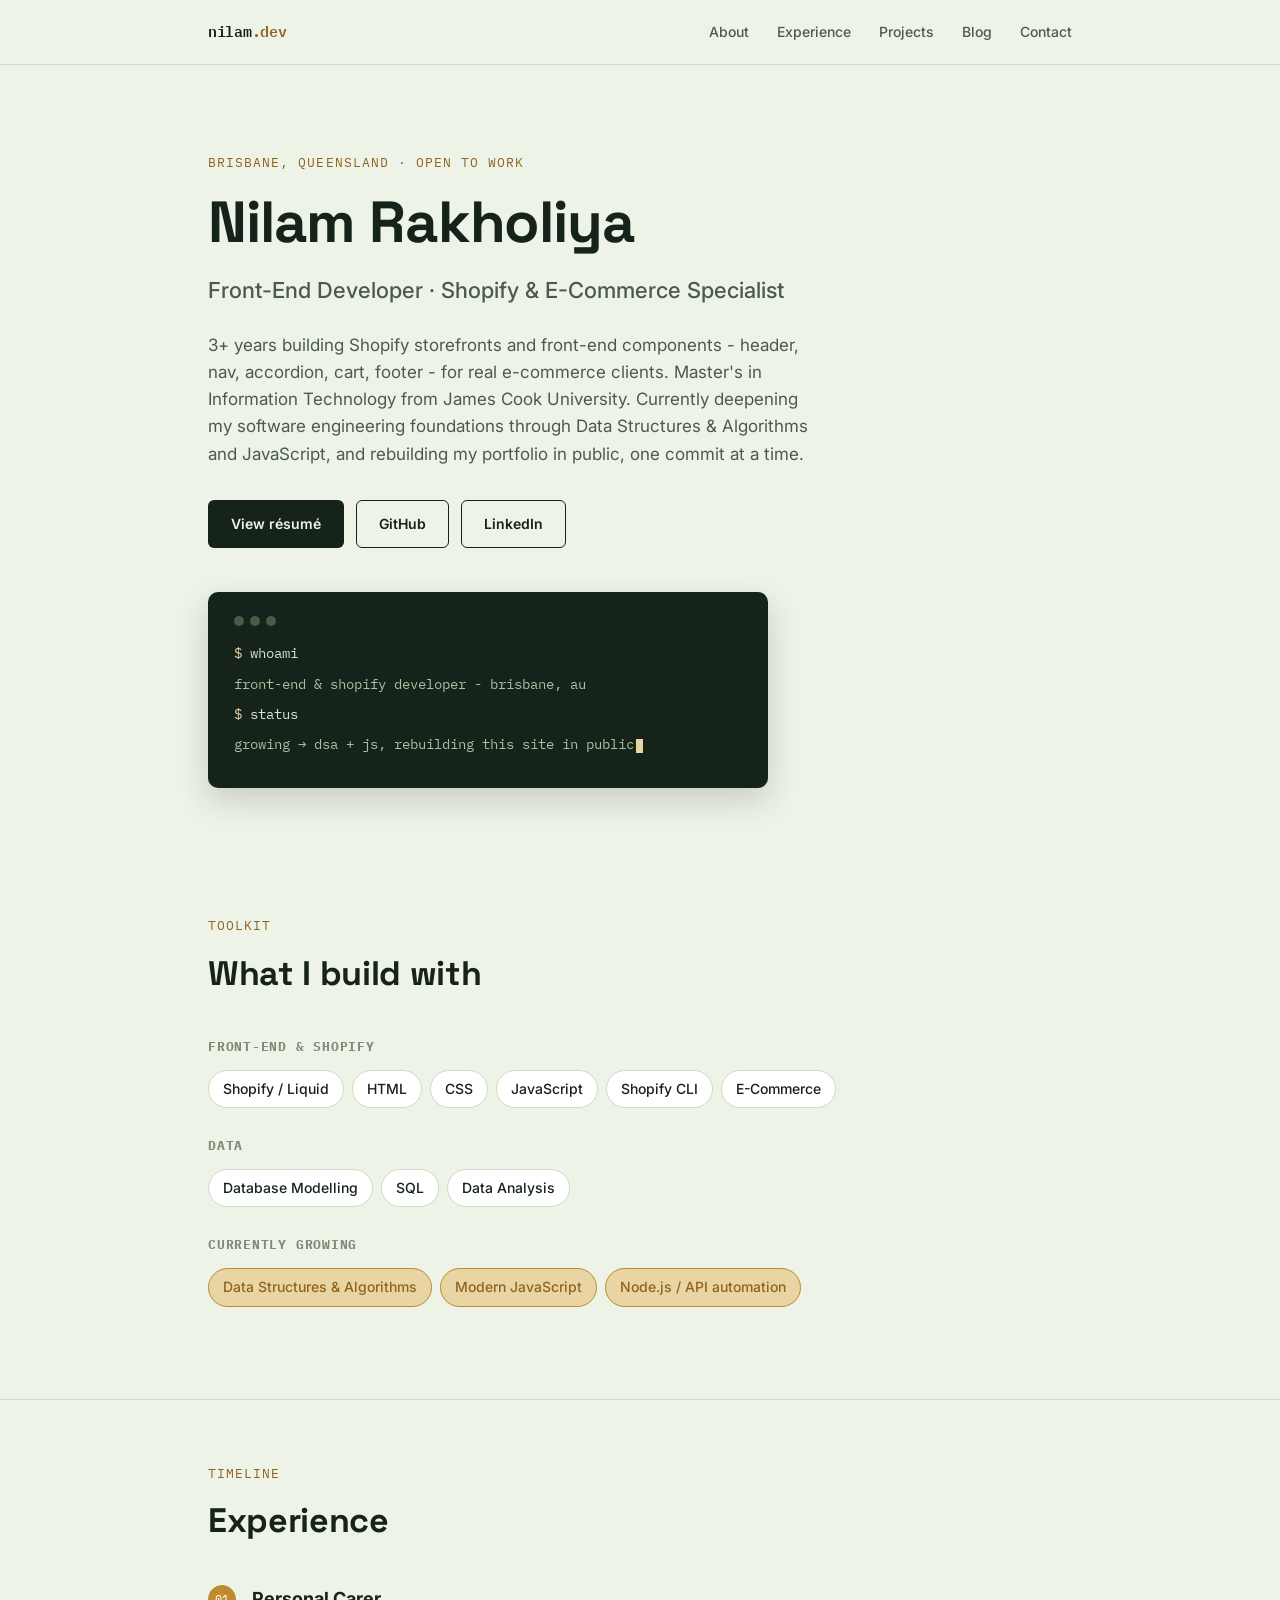
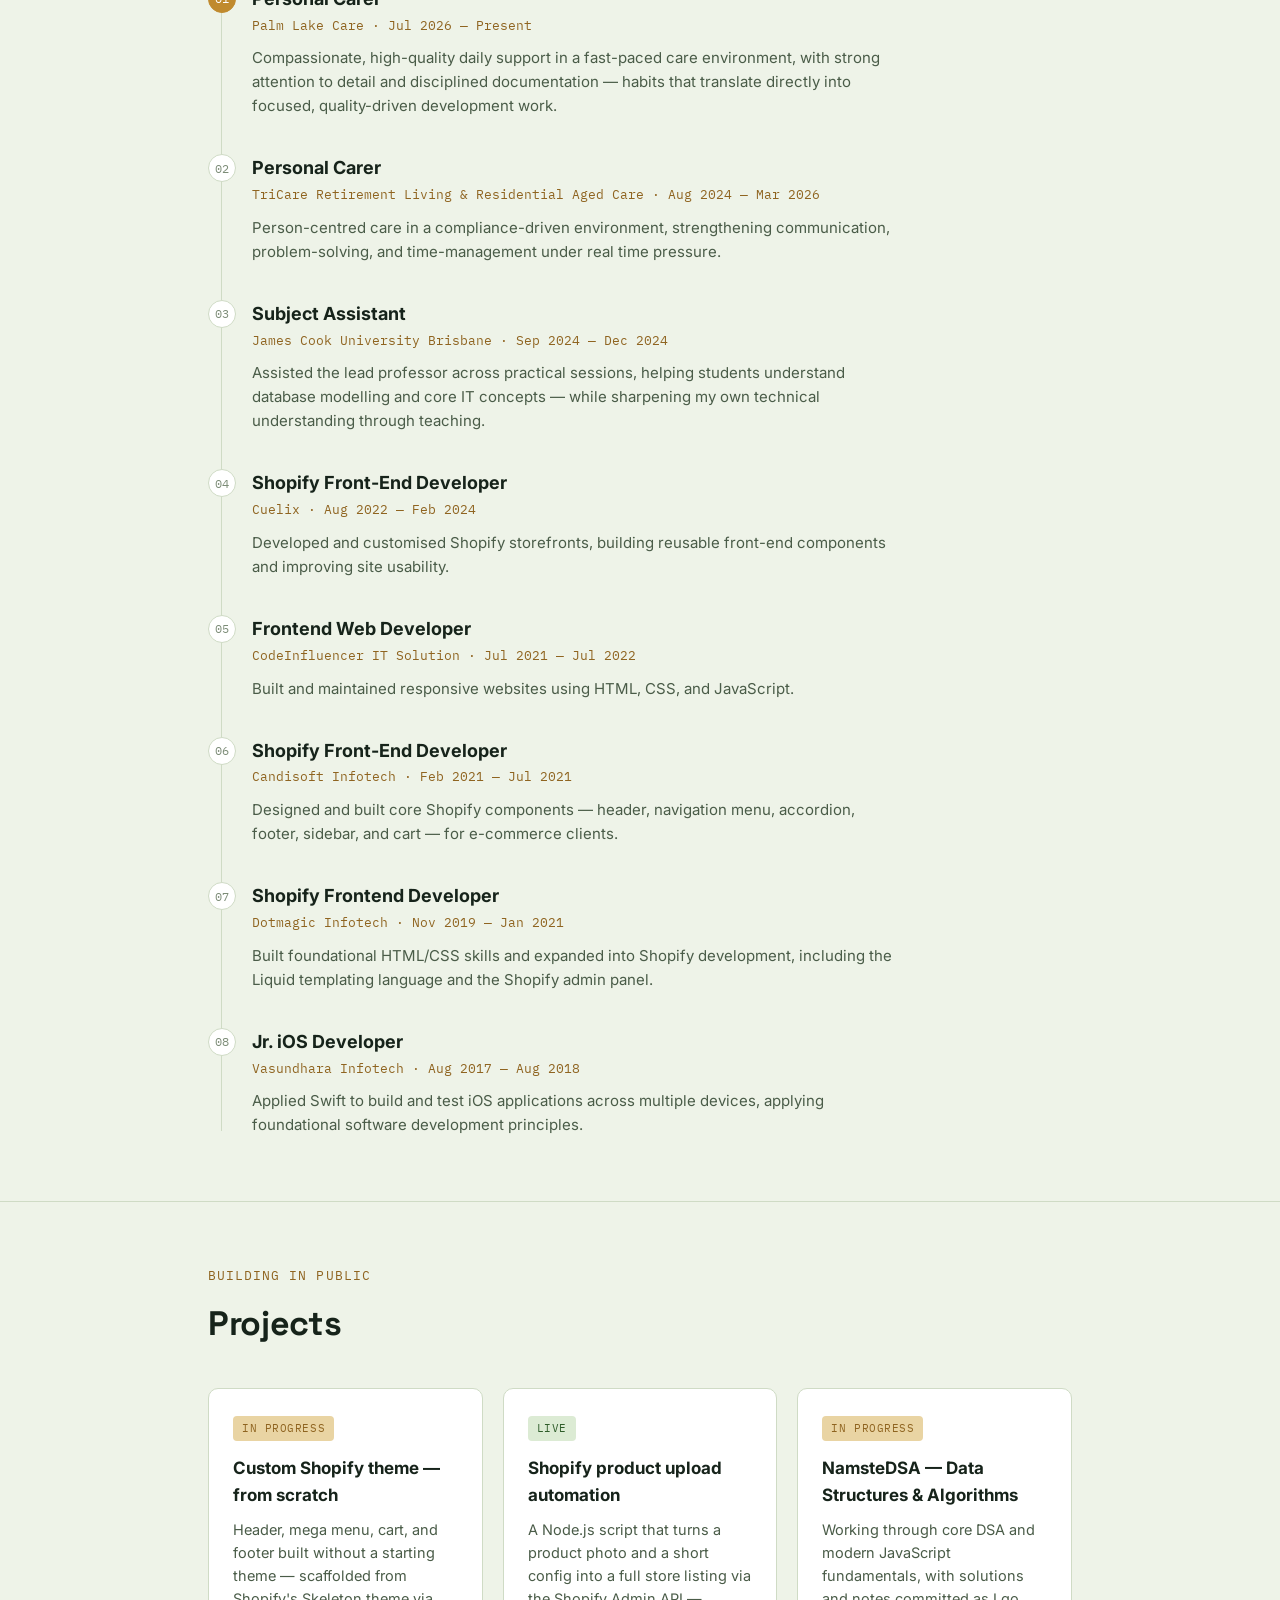
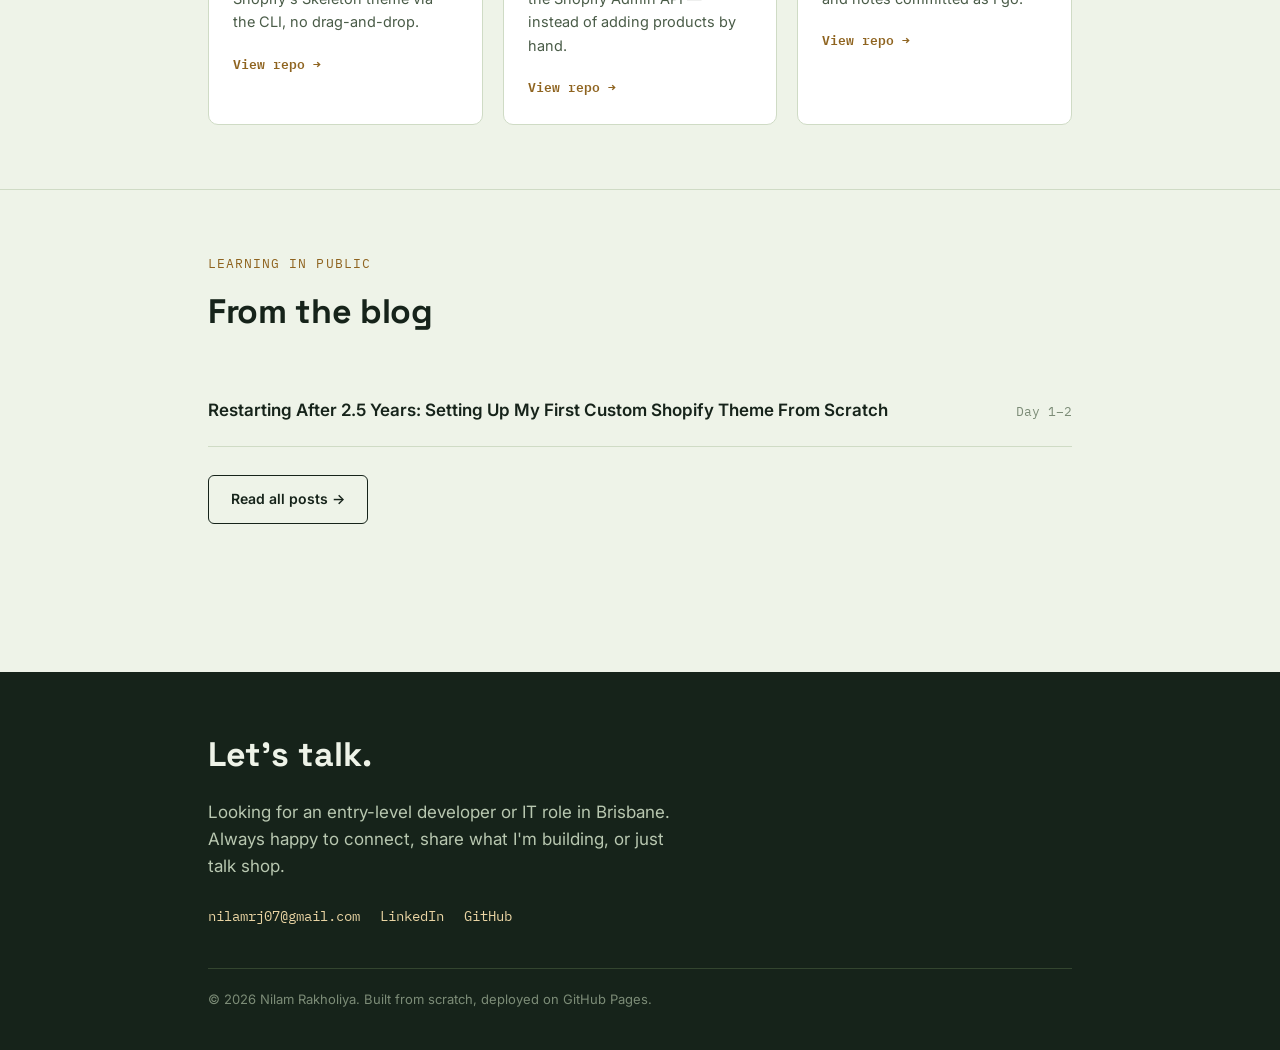
==== index.html @ 1404547b "changed link" ====
<!DOCTYPE html>
<html lang="en">
<head>
<meta charset="UTF-8">
<meta name="viewport" content="width=device-width, initial-scale=1.0">
<title>Nilam Rakholiya — Front-End &amp; Shopify Developer</title>
<meta name="description" content="Front-end &amp; Shopify developer in Brisbane, building e-commerce experiences and learning in public.">
<link rel="preconnect" href="https://fonts.googleapis.com">
<link rel="preconnect" href="https://fonts.gstatic.com" crossorigin>
<link href="https://fonts.googleapis.com/css2?family=Space+Grotesk:wght@500;700&family=IBM+Plex+Mono:wght@400;500;600&family=Inter:wght@400;500;600;700&display=swap" rel="stylesheet">
<link rel="stylesheet" href="styles.css">
</head>
<body>

<nav class="site-nav">
  <div class="wrap">
    <a href="#top" class="nav-brand">nilam<span>.dev</span></a>
    <ul class="nav-links">
      <li><a href="#about">About</a></li>
      <li><a href="#experience">Experience</a></li>
      <li><a href="#projects">Projects</a></li>
      <li><a href="blog/index.html">Blog</a></li>
      <li><a href="#contact">Contact</a></li>
    </ul>
    <button class="nav-toggle" aria-label="Toggle menu">☰</button>
  </div>
</nav>

<header class="hero" id="top">
  <div class="wrap">
    <p class="eyebrow">Brisbane, Queensland · Open to work</p>
    <h1>Nilam Rakholiya</h1>
    <p class="role">Front-End Developer · Shopify &amp; E-Commerce Specialist</p>
    <p class="bio">
      3+ years building Shopify storefronts and front-end components -
      header, nav, accordion, cart, footer - for real e-commerce clients.
      Master's in Information Technology from James Cook University.
      Currently deepening my software engineering foundations through
      Data Structures &amp; Algorithms and JavaScript, and rebuilding my
      portfolio in public, one commit at a time.
    </p>
    <div class="btn-row">
      <a class="btn btn-primary" href="assets/resume/nilam-rakholiya-resume.pdf" target="_blank" rel="noopener">View résumé</a>
      <a class="btn btn-outline" href="https://github.com/Nilamjr" target="_blank" rel="noopener">GitHub</a>
      <a class="btn btn-outline" href="https://www.linkedin.com/in/nilamrakholiya" target="_blank" rel="noopener">LinkedIn</a>
    </div>

    <div class="terminal">
      <div class="dots"><span></span><span></span><span></span></div>
      <p class="line"><span class="prompt">$</span> whoami</p>
      <p class="line out">front-end &amp; shopify developer - brisbane, au</p>
      <p class="line"><span class="prompt">$</span> status</p>
      <p class="line out">growing → dsa + js, rebuilding this site in public<span class="cursor"></span></p>
    </div>
  </div>
</header>

<section id="about">
  <div class="wrap">
    <div class="section-head">
      <p class="eyebrow">Toolkit</p>
      <h2>What I build with</h2>
    </div>

    <div class="toolkit-group">
      <h3>Front-end &amp; Shopify</h3>
      <div class="pills">
        <span class="pill">Shopify / Liquid</span>
        <span class="pill">HTML</span>
        <span class="pill">CSS</span>
        <span class="pill">JavaScript</span>
        <span class="pill">Shopify CLI</span>
        <span class="pill">E-Commerce</span>
      </div>
    </div>

    <div class="toolkit-group">
      <h3>Data</h3>
      <div class="pills">
        <span class="pill">Database Modelling</span>
        <span class="pill">SQL</span>
        <span class="pill">Data Analysis</span>
      </div>
    </div>

    <div class="toolkit-group">
      <h3>Currently growing</h3>
      <div class="pills">
        <span class="pill growing">Data Structures &amp; Algorithms</span>
        <span class="pill growing">Modern JavaScript</span>
        <span class="pill growing">Node.js / API automation</span>
      </div>
    </div>
  </div>
</section>

<hr class="divider">

<section id="experience">
  <div class="wrap">
    <div class="section-head">
      <p class="eyebrow">Timeline</p>
      <h2>Experience</h2>
    </div>

    <div class="timeline">
      <div class="timeline-item current">
        <div class="num">01</div>
        <h3>Personal Carer</h3>
        <p class="meta">Palm Lake Care · Jul 2026 — Present</p>
        <p>Compassionate, high-quality daily support in a fast-paced care environment, with strong attention to detail and disciplined documentation — habits that translate directly into focused, quality-driven development work.</p>
      </div>

      <div class="timeline-item">
        <div class="num">02</div>
        <h3>Personal Carer</h3>
        <p class="meta">TriCare Retirement Living &amp; Residential Aged Care · Aug 2024 — Mar 2026</p>
        <p>Person-centred care in a compliance-driven environment, strengthening communication, problem-solving, and time-management under real time pressure.</p>
      </div>

      <div class="timeline-item">
        <div class="num">03</div>
        <h3>Subject Assistant</h3>
        <p class="meta">James Cook University Brisbane · Sep 2024 — Dec 2024</p>
        <p>Assisted the lead professor across practical sessions, helping students understand database modelling and core IT concepts — while sharpening my own technical understanding through teaching.</p>
      </div>

      <div class="timeline-item">
        <div class="num">04</div>
        <h3>Shopify Front-End Developer</h3>
        <p class="meta">Cuelix · Aug 2022 — Feb 2024</p>
        <p>Developed and customised Shopify storefronts, building reusable front-end components and improving site usability.</p>
      </div>

      <div class="timeline-item">
        <div class="num">05</div>
        <h3>Frontend Web Developer</h3>
        <p class="meta">CodeInfluencer IT Solution · Jul 2021 — Jul 2022</p>
        <p>Built and maintained responsive websites using HTML, CSS, and JavaScript.</p>
      </div>

      <div class="timeline-item">
        <div class="num">06</div>
        <h3>Shopify Front-End Developer</h3>
        <p class="meta">Candisoft Infotech · Feb 2021 — Jul 2021</p>
        <p>Designed and built core Shopify components — header, navigation menu, accordion, footer, sidebar, and cart — for e-commerce clients.</p>
      </div>

      <div class="timeline-item">
        <div class="num">07</div>
        <h3>Shopify Frontend Developer</h3>
        <p class="meta">Dotmagic Infotech · Nov 2019 — Jan 2021</p>
        <p>Built foundational HTML/CSS skills and expanded into Shopify development, including the Liquid templating language and the Shopify admin panel.</p>
      </div>

      <div class="timeline-item">
        <div class="num">08</div>
        <h3>Jr. iOS Developer</h3>
        <p class="meta">Vasundhara Infotech · Aug 2017 — Aug 2018</p>
        <p>Applied Swift to build and test iOS applications across multiple devices, applying foundational software development principles.</p>
      </div>
    </div>
  </div>
</section>

<hr class="divider">

<section id="projects">
  <div class="wrap">
    <div class="section-head">
      <p class="eyebrow">Building in public</p>
      <h2>Projects</h2>
    </div>

    <div class="card-grid">
      <div class="card">
        <span class="status progress">In progress</span>
        <h3>Custom Shopify theme — from scratch</h3>
        <p>Header, mega menu, cart, and footer built without a starting theme — scaffolded from Shopify's Skeleton theme via the CLI, no drag-and-drop.</p>
        <a class="repo-link" href="https://github.com/YOUR-GITHUB-USERNAME/my-custom-theme" target="_blank" rel="noopener">View repo →</a>
      </div>

      <div class="card">
        <span class="status live">Live</span>
        <h3>Shopify product upload automation</h3>
        <p>A Node.js script that turns a product photo and a short config into a full store listing via the Shopify Admin API — instead of adding products by hand.</p>
        <a class="repo-link" href="https://github.com/YOUR-GITHUB-USERNAME/shopify-product-automation" target="_blank" rel="noopener">View repo →</a>
      </div>

      <div class="card">
        <span class="status progress">In progress</span>
        <h3>NamsteDSA — Data Structures &amp; Algorithms</h3>
        <p>Working through core DSA and modern JavaScript fundamentals, with solutions and notes committed as I go.</p>
        <a class="repo-link" href="https://github.com/YOUR-GITHUB-USERNAME/namsteDSA" target="_blank" rel="noopener">View repo →</a>
      </div>
    </div>
  </div>
</section>

<hr class="divider">

<section id="blog-preview">
  <div class="wrap">
    <div class="section-head">
      <p class="eyebrow">Learning in public</p>
      <h2>From the blog</h2>
    </div>

    <div class="post-list">
      <a class="post-row" href="blog/day-1-2-shopify-theme-setup.html">
        <span class="post-title">Restarting After 2.5 Years: Setting Up My First Custom Shopify Theme From Scratch</span>
        <span class="post-date">Day 1–2</span>
      </a>
    </div>

    <div class="btn-row" style="margin-top: 28px;">
      <a class="btn btn-outline" href="blog/index.html">Read all posts →</a>
    </div>
  </div>
</section>

<footer id="contact">
  <div class="wrap">
    <h2>Let's talk.</h2>
    <p>Looking for an entry-level developer or IT role in Brisbane. Always happy to connect, share what I'm building, or just talk shop.</p>
    <div class="footer-links">
      <a href="mailto:nilamrj07@gmail.com">nilamrj07@gmail.com</a>
      <a href="https://www.linkedin.com/in/nilamrakholiya" target="_blank" rel="noopener">LinkedIn</a>
      <a href="https://github.com/YOUR-GITHUB-USERNAME" target="_blank" rel="noopener">GitHub</a>
    </div>
    <div class="footer-bottom">© 2026 Nilam Rakholiya. Built from scratch, deployed on GitHub Pages.</div>
  </div>
</footer>

<script src="script.js"></script>
</body>
</html>
---- styles.css ----
/* ============================================
   Design tokens
   ============================================ */
:root {
  --bg: #EEF3E8;
  --bg-deep: #16231A;
  --bg-card: #FFFFFF;
  --ink: #16231A;
  --ink-soft: #4A5C48;
  --ink-faint: #7C8C77;
  --accent: #C08A2E;
  --accent-deep: #8F6420;
  --accent-soft: #E9D4A3;
  --line: #CFDBC5;
  --line-deep: #33452F;
  --mono: 'IBM Plex Mono', 'Courier New', monospace;
  --display: 'Space Grotesk', 'Arial Narrow', sans-serif;
  --body: 'Inter', -apple-system, BlinkMacSystemFont, sans-serif;
  --max-w: 920px;
}

* { box-sizing: border-box; }

html {
  scroll-behavior: smooth;
}

body {
  margin: 0;
  background: var(--bg);
  color: var(--ink);
  font-family: var(--body);
  font-size: 17px;
  line-height: 1.6;
  -webkit-font-smoothing: antialiased;
}

img { max-width: 100%; display: block; }

a {
  color: inherit;
  text-decoration: none;
}

::selection {
  background: var(--accent-soft);
  color: var(--bg-deep);
}

:focus-visible {
  outline: 2px solid var(--accent-deep);
  outline-offset: 3px;
}

.wrap {
  max-width: var(--max-w);
  margin: 0 auto;
  padding: 0 28px;
}

@media (prefers-reduced-motion: reduce) {
  html { scroll-behavior: auto; }
  * { animation: none !important; transition: none !important; }
}

/* ============================================
   Nav
   ============================================ */
.site-nav {
  position: sticky;
  top: 0;
  z-index: 50;
  background: rgba(238, 243, 232, 0.9);
  backdrop-filter: blur(8px);
  border-bottom: 1px solid var(--line);
}

.site-nav .wrap {
  display: flex;
  align-items: center;
  justify-content: space-between;
  height: 64px;
}

.nav-brand {
  font-family: var(--mono);
  font-weight: 600;
  font-size: 15px;
  letter-spacing: -0.02em;
}

.nav-brand span { color: var(--accent-deep); }

.nav-links {
  display: flex;
  gap: 28px;
  list-style: none;
  margin: 0;
  padding: 0;
  font-size: 14px;
  font-weight: 500;
}

.nav-links a {
  color: var(--ink-soft);
  transition: color 0.15s ease;
}

.nav-links a:hover { color: var(--accent-deep); }

.nav-toggle {
  display: none;
  background: none;
  border: none;
  font-family: var(--mono);
  font-size: 20px;
  cursor: pointer;
  color: var(--ink);
}

@media (max-width: 640px) {
  .nav-links {
    position: absolute;
    top: 64px;
    left: 0;
    right: 0;
    background: var(--bg);
    border-bottom: 1px solid var(--line);
    flex-direction: column;
    gap: 0;
    display: none;
  }
  .nav-links.open { display: flex; }
  .nav-links li { border-top: 1px solid var(--line); }
  .nav-links a {
    display: block;
    padding: 16px 28px;
  }
  .nav-toggle { display: block; }
}

/* ============================================
   Hero
   ============================================ */
.hero {
  padding: 88px 0 64px;
}

.eyebrow {
  font-family: var(--mono);
  font-size: 13px;
  color: var(--accent-deep);
  text-transform: uppercase;
  letter-spacing: 0.08em;
  margin: 0 0 18px;
}

.hero h1 {
  font-family: var(--display);
  font-size: clamp(38px, 6vw, 58px);
  font-weight: 700;
  line-height: 1.05;
  letter-spacing: -0.02em;
  margin: 0 0 20px;
}

.hero .role {
  font-size: clamp(18px, 2.4vw, 22px);
  color: var(--ink-soft);
  font-weight: 500;
  margin: 0 0 24px;
  max-width: 620px;
}

.hero p.bio {
  color: var(--ink-soft);
  max-width: 600px;
  margin: 0 0 32px;
}

.btn-row {
  display: flex;
  flex-wrap: wrap;
  gap: 12px;
  margin-bottom: 44px;
}

.btn {
  font-family: var(--body);
  font-weight: 600;
  font-size: 14px;
  padding: 12px 22px;
  border-radius: 6px;
  border: 1px solid transparent;
  transition: transform 0.12s ease, background 0.15s ease;
  display: inline-block;
}

.btn:hover { transform: translateY(-1px); }

.btn-primary {
  background: var(--bg-deep);
  color: var(--bg);
}
.btn-primary:hover { background: var(--line-deep); }

.btn-outline {
  border-color: var(--ink);
  color: var(--ink);
}
.btn-outline:hover { background: var(--bg-deep); color: var(--bg); }

/* Terminal signature card */
.terminal {
  background: var(--bg-deep);
  border-radius: 10px;
  padding: 24px 26px;
  font-family: var(--mono);
  font-size: 14px;
  color: #D7E4CD;
  max-width: 560px;
  box-shadow: 0 12px 32px rgba(22, 35, 26, 0.18);
}

.terminal .dots {
  display: flex;
  gap: 6px;
  margin-bottom: 16px;
}
.terminal .dots span {
  width: 10px; height: 10px; border-radius: 50%;
  background: #4A5C48;
}

.terminal .line { margin: 0 0 8px; }
.terminal .prompt { color: var(--accent-soft); }
.terminal .out { color: #A9BFA0; }
.terminal .cursor {
  display: inline-block;
  width: 7px; height: 14px;
  background: var(--accent-soft);
  margin-left: 2px;
  animation: blink 1.1s steps(1) infinite;
  vertical-align: middle;
}
@keyframes blink { 50% { opacity: 0; } }

/* ============================================
   Section shared
   ============================================ */
section { padding: 64px 0; }

.section-head {
  margin-bottom: 36px;
}

.section-head .eyebrow { margin-bottom: 10px; }

.section-head h2 {
  font-family: var(--display);
  font-size: clamp(26px, 4vw, 34px);
  font-weight: 700;
  margin: 0;
  letter-spacing: -0.01em;
}

.divider {
  border: none;
  border-top: 1px solid var(--line);
  margin: 0;
}

/* ============================================
   About / Toolkit
   ============================================ */
.toolkit-group { margin-bottom: 28px; }

.toolkit-group h3 {
  font-family: var(--mono);
  font-size: 13px;
  text-transform: uppercase;
  letter-spacing: 0.06em;
  color: var(--ink-faint);
  margin: 0 0 12px;
}

.pills {
  display: flex;
  flex-wrap: wrap;
  gap: 8px;
}

.pill {
  background: var(--bg-card);
  border: 1px solid var(--line);
  padding: 7px 14px;
  border-radius: 20px;
  font-size: 14px;
  font-weight: 500;
  color: var(--ink);
}

.pill.growing {
  background: var(--accent-soft);
  border-color: var(--accent);
  color: var(--accent-deep);
}

/* ============================================
   Experience timeline
   ============================================ */
.timeline {
  position: relative;
  padding-left: 44px;
}

.timeline::before {
  content: '';
  position: absolute;
  left: 13px;
  top: 6px;
  bottom: 6px;
  width: 1px;
  background: var(--line);
}

.timeline-item {
  position: relative;
  padding-bottom: 36px;
}

.timeline-item:last-child { padding-bottom: 0; }

.timeline-item .num {
  position: absolute;
  left: -44px;
  top: 0;
  width: 28px;
  height: 28px;
  border-radius: 50%;
  background: var(--bg-card);
  border: 1px solid var(--line);
  font-family: var(--mono);
  font-size: 12px;
  display: flex;
  align-items: center;
  justify-content: center;
  color: var(--ink-faint);
}

.timeline-item.current .num {
  background: var(--accent);
  border-color: var(--accent);
  color: #fff;
}

.timeline-item h3 {
  font-size: 18px;
  font-weight: 700;
  margin: 0 0 2px;
}

.timeline-item .meta {
  font-family: var(--mono);
  font-size: 13px;
  color: var(--accent-deep);
  margin: 0 0 10px;
}

.timeline-item p {
  color: var(--ink-soft);
  margin: 0;
  max-width: 640px;
  font-size: 15px;
}

/* ============================================
   Projects
   ============================================ */
.card-grid {
  display: grid;
  grid-template-columns: repeat(auto-fit, minmax(260px, 1fr));
  gap: 20px;
}

.card {
  background: var(--bg-card);
  border: 1px solid var(--line);
  border-radius: 10px;
  padding: 24px;
  transition: border-color 0.15s ease, transform 0.15s ease;
}

.card:hover {
  border-color: var(--accent);
  transform: translateY(-2px);
}

.card .status {
  font-family: var(--mono);
  font-size: 11px;
  text-transform: uppercase;
  letter-spacing: 0.05em;
  padding: 4px 9px;
  border-radius: 4px;
  display: inline-block;
  margin-bottom: 14px;
}

.status.live { background: #DCEBD4; color: #2F5D2A; }
.status.progress { background: var(--accent-soft); color: var(--accent-deep); }

.card h3 {
  font-size: 17px;
  margin: 0 0 8px;
}

.card p {
  color: var(--ink-soft);
  font-size: 14.5px;
  margin: 0 0 16px;
}

.card .repo-link {
  font-family: var(--mono);
  font-size: 13px;
  color: var(--accent-deep);
  font-weight: 600;
}

.card .repo-link:hover { text-decoration: underline; }

/* ============================================
   Blog list
   ============================================ */
.post-list { display: flex; flex-direction: column; gap: 0; }

.post-row {
  display: flex;
  justify-content: space-between;
  align-items: baseline;
  gap: 20px;
  padding: 22px 0;
  border-bottom: 1px solid var(--line);
  transition: padding-left 0.15s ease;
}

.post-row:hover { padding-left: 6px; }

.post-row .post-title {
  font-size: 17px;
  font-weight: 600;
}

.post-row .post-date {
  font-family: var(--mono);
  font-size: 13px;
  color: var(--ink-faint);
  white-space: nowrap;
}

/* ============================================
   Footer / Contact
   ============================================ */
footer {
  background: var(--bg-deep);
  color: var(--bg);
  padding: 56px 0 40px;
  margin-top: 40px;
}

footer h2 {
  font-family: var(--display);
  font-size: clamp(26px, 4vw, 34px);
  margin: 0 0 16px;
}

footer p { color: #B8C7B0; max-width: 480px; }

.footer-links {
  display: flex;
  gap: 20px;
  margin-top: 24px;
  flex-wrap: wrap;
}

.footer-links a {
  font-family: var(--mono);
  font-size: 14px;
  color: var(--accent-soft);
  border-bottom: 1px solid transparent;
}
.footer-links a:hover { border-color: var(--accent-soft); }

.footer-bottom {
  margin-top: 40px;
  padding-top: 20px;
  border-top: 1px solid #33452F;
  font-size: 13px;
  color: #7C8C77;
}

/* ============================================
   Blog post page
   ============================================ */
.post-header {
  padding: 56px 0 32px;
  border-bottom: 1px solid var(--line);
}

.post-header .back-link {
  font-family: var(--mono);
  font-size: 13px;
  color: var(--accent-deep);
  margin-bottom: 20px;
  display: inline-block;
}

.post-header h1 {
  font-family: var(--display);
  font-size: clamp(28px, 5vw, 42px);
  line-height: 1.15;
  margin: 0 0 14px;
}

.post-header .post-meta {
  font-family: var(--mono);
  font-size: 13px;
  color: var(--ink-faint);
}

.post-body {
  padding: 40px 0 80px;
  max-width: 720px;
  margin: 0 auto;
}

.post-body h2 {
  font-family: var(--display);
  font-size: 26px;
  margin: 44px 0 16px;
}

.post-body h3 {
  font-size: 19px;
  margin: 32px 0 12px;
}

.post-body p { margin: 0 0 18px; color: var(--ink); }

.post-body img {
  border-radius: 8px;
  border: 1px solid var(--line);
  margin: 20px 0 8px;
}

.post-body em {
  display: block;
  font-size: 14px;
  color: var(--ink-faint);
  margin-bottom: 24px;
}

.post-body pre {
  background: var(--bg-deep);
  color: #D7E4CD;
  padding: 16px 18px;
  border-radius: 8px;
  overflow-x: auto;
  font-family: var(--mono);
  font-size: 13.5px;
  margin: 0 0 20px;
}

.post-body code {
  font-family: var(--mono);
  background: var(--bg-card);
  border: 1px solid var(--line);
  padding: 2px 6px;
  border-radius: 4px;
  font-size: 0.9em;
}

.post-body pre code {
  background: none;
  border: none;
  padding: 0;
}

.post-body table {
  width: 100%;
  border-collapse: collapse;
  margin: 0 0 24px;
  font-size: 14.5px;
}

.post-body th, .post-body td {
  text-align: left;
  padding: 10px 12px;
  border-bottom: 1px solid var(--line);
}

.post-body th {
  font-family: var(--mono);
  font-size: 12px;
  text-transform: uppercase;
  color: var(--ink-faint);
}

.post-body blockquote {
  border-left: 3px solid var(--accent);
  margin: 0 0 20px;
  padding: 4px 0 4px 18px;
  color: var(--ink-soft);
  font-style: italic;
}

.post-body hr {
  border: none;
  border-top: 1px solid var(--line);
  margin: 40px 0;
}
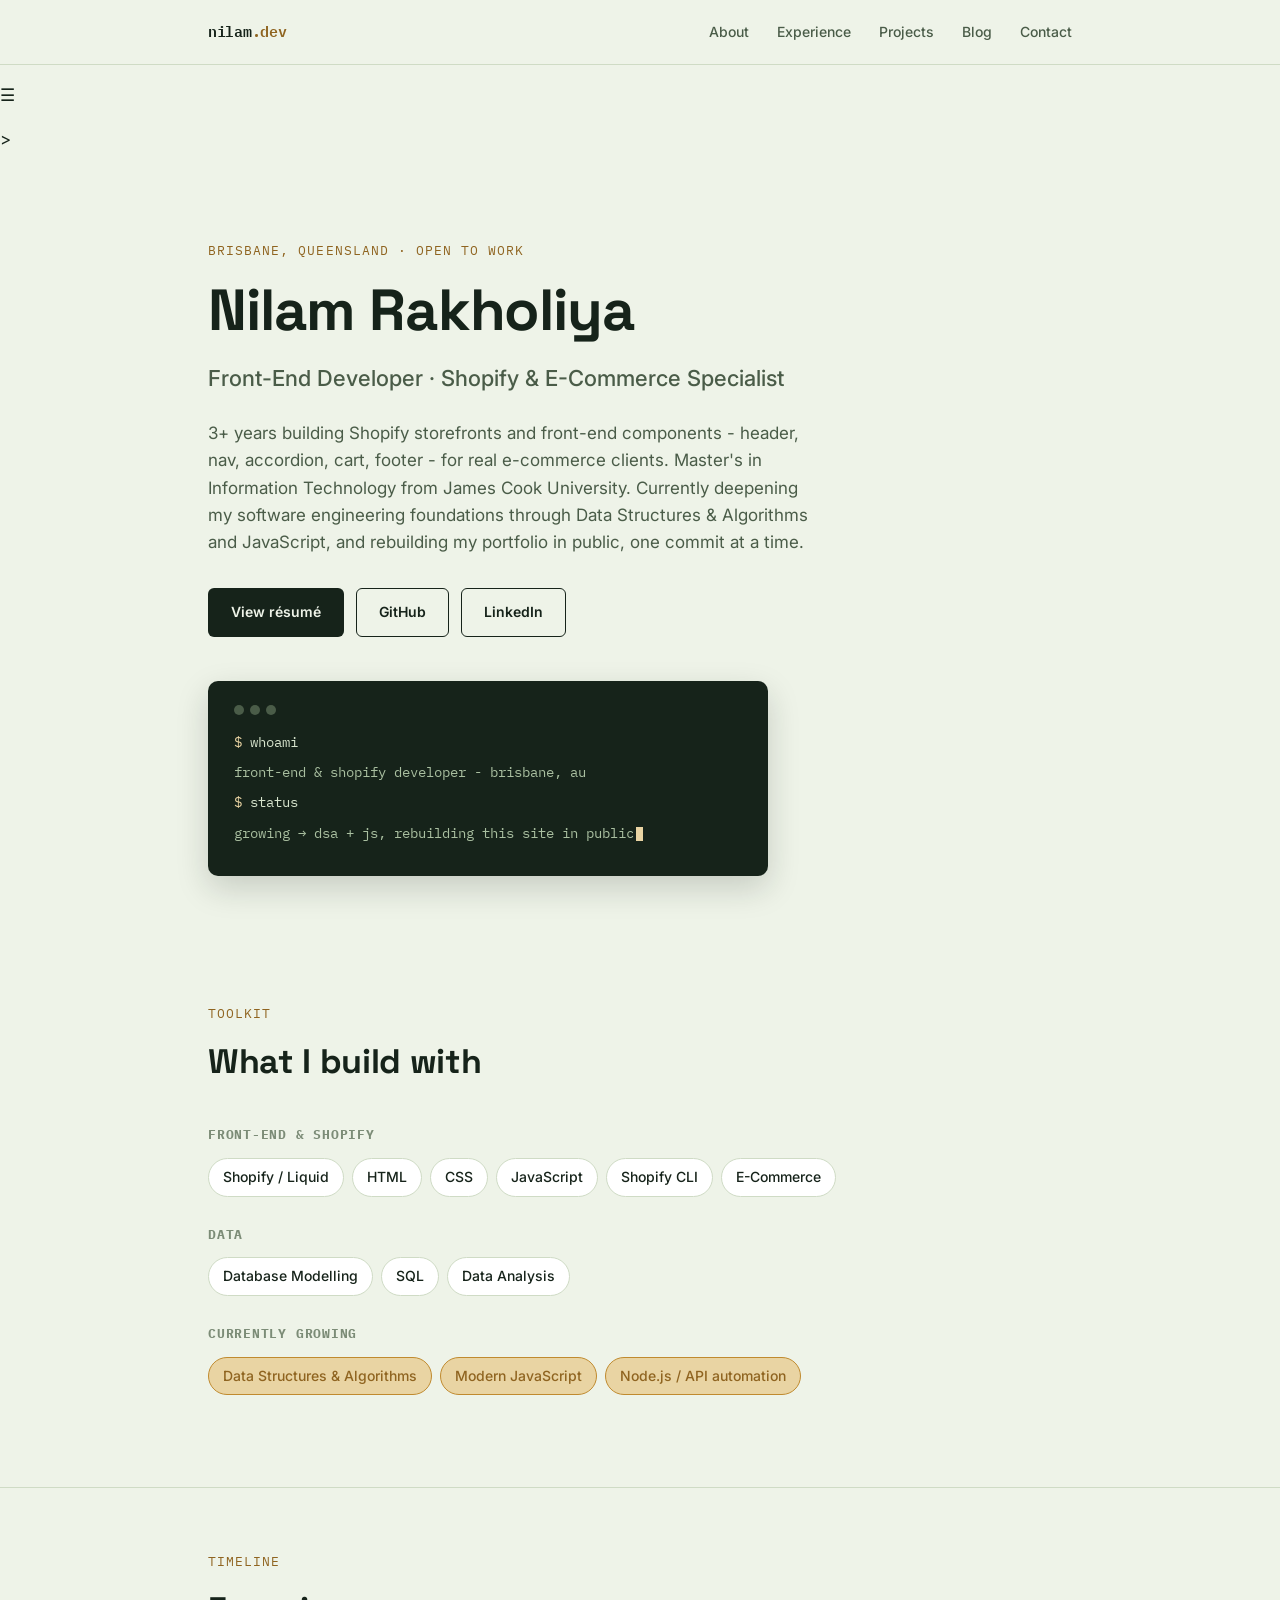
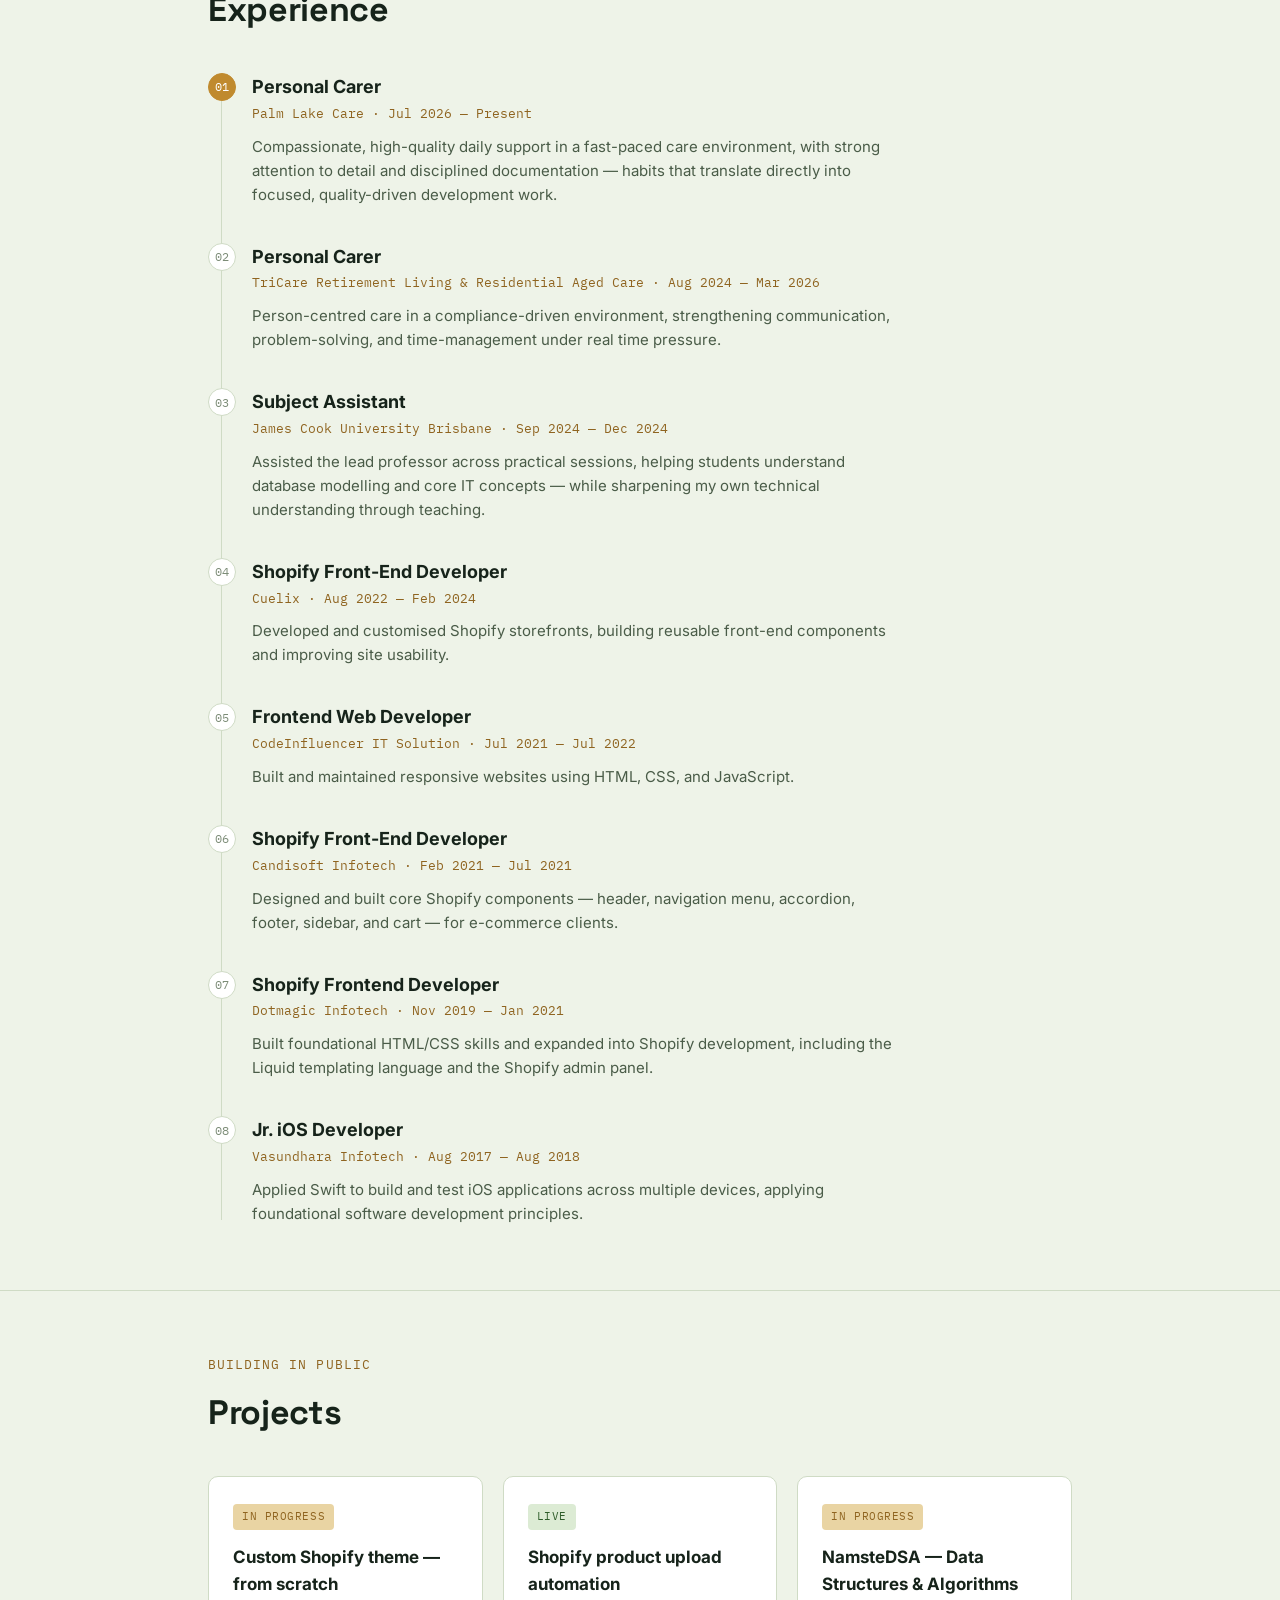
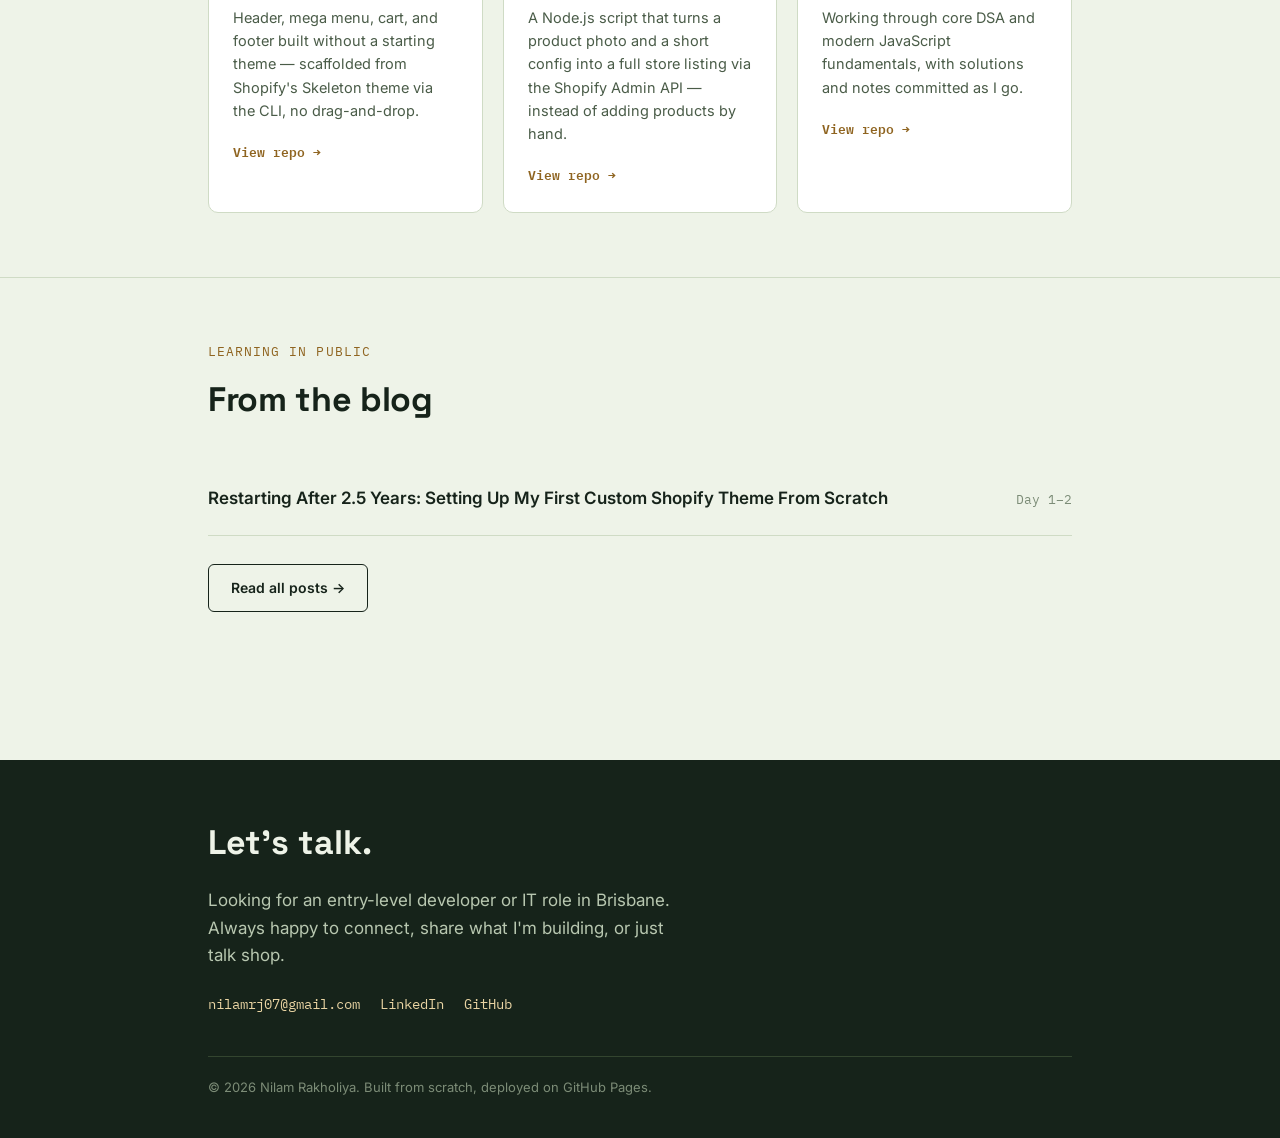
==== commit c8dbc158: "Toggle menu" ====
--- a/index.html
+++ b/index.html
@@ -25,6 +25,8 @@
     <button class="nav-toggle" aria-label="Toggle menu">☰</button>
   </div>
 </nav>
+
+<p>&#9776;</p>> 
 
 <header class="hero" id="top">
   <div class="wrap">
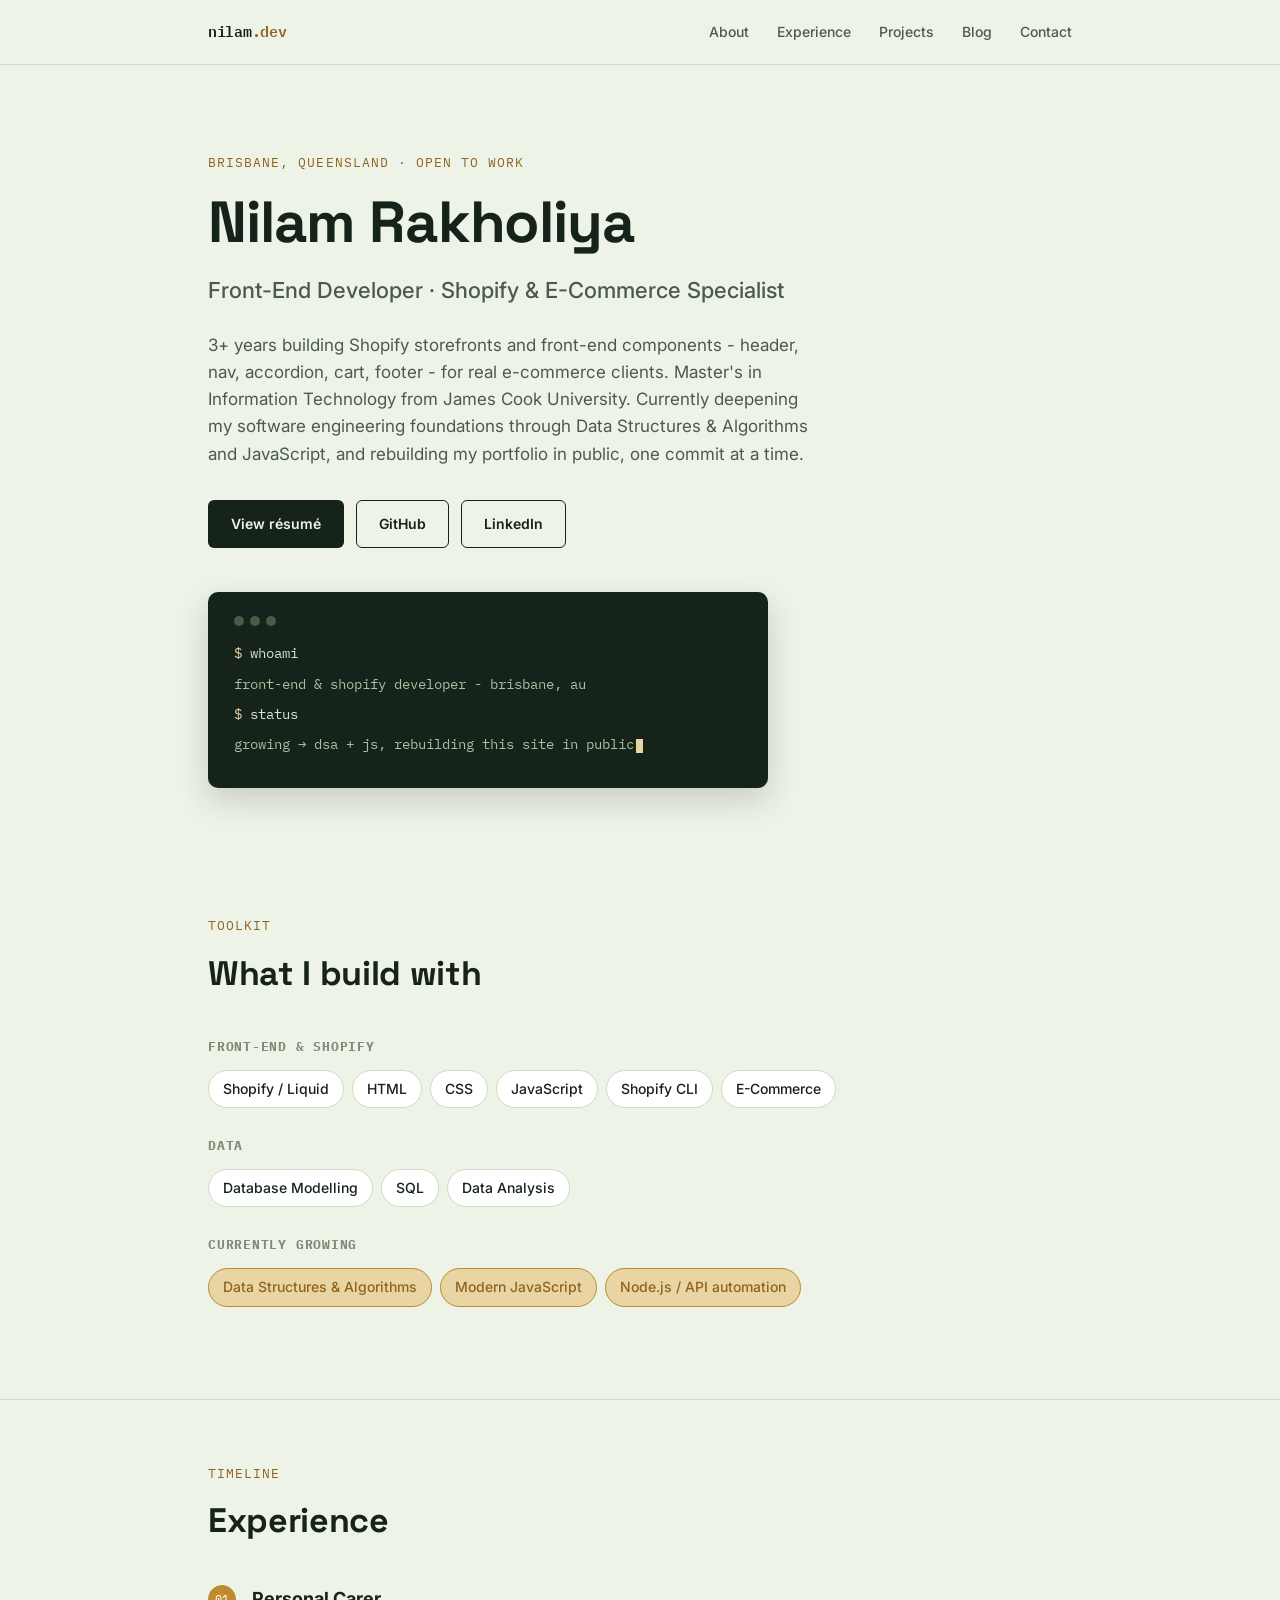
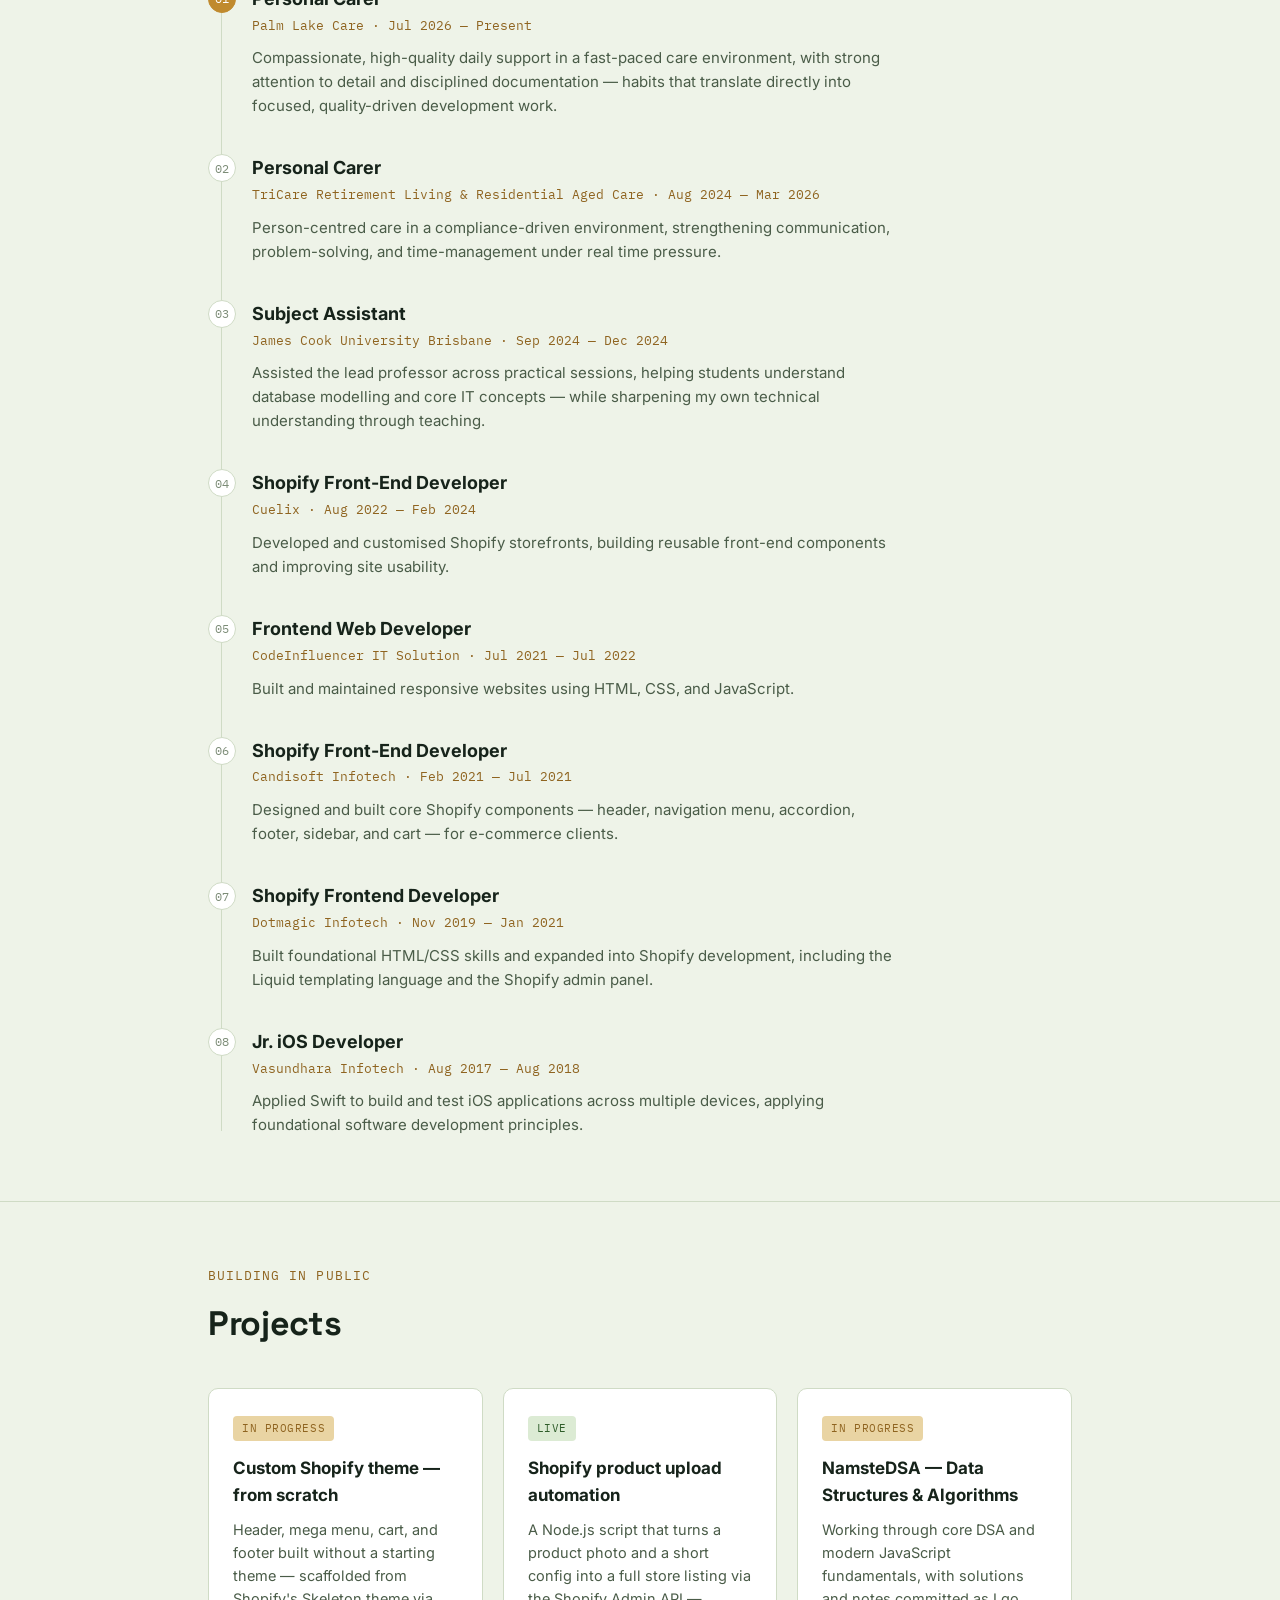
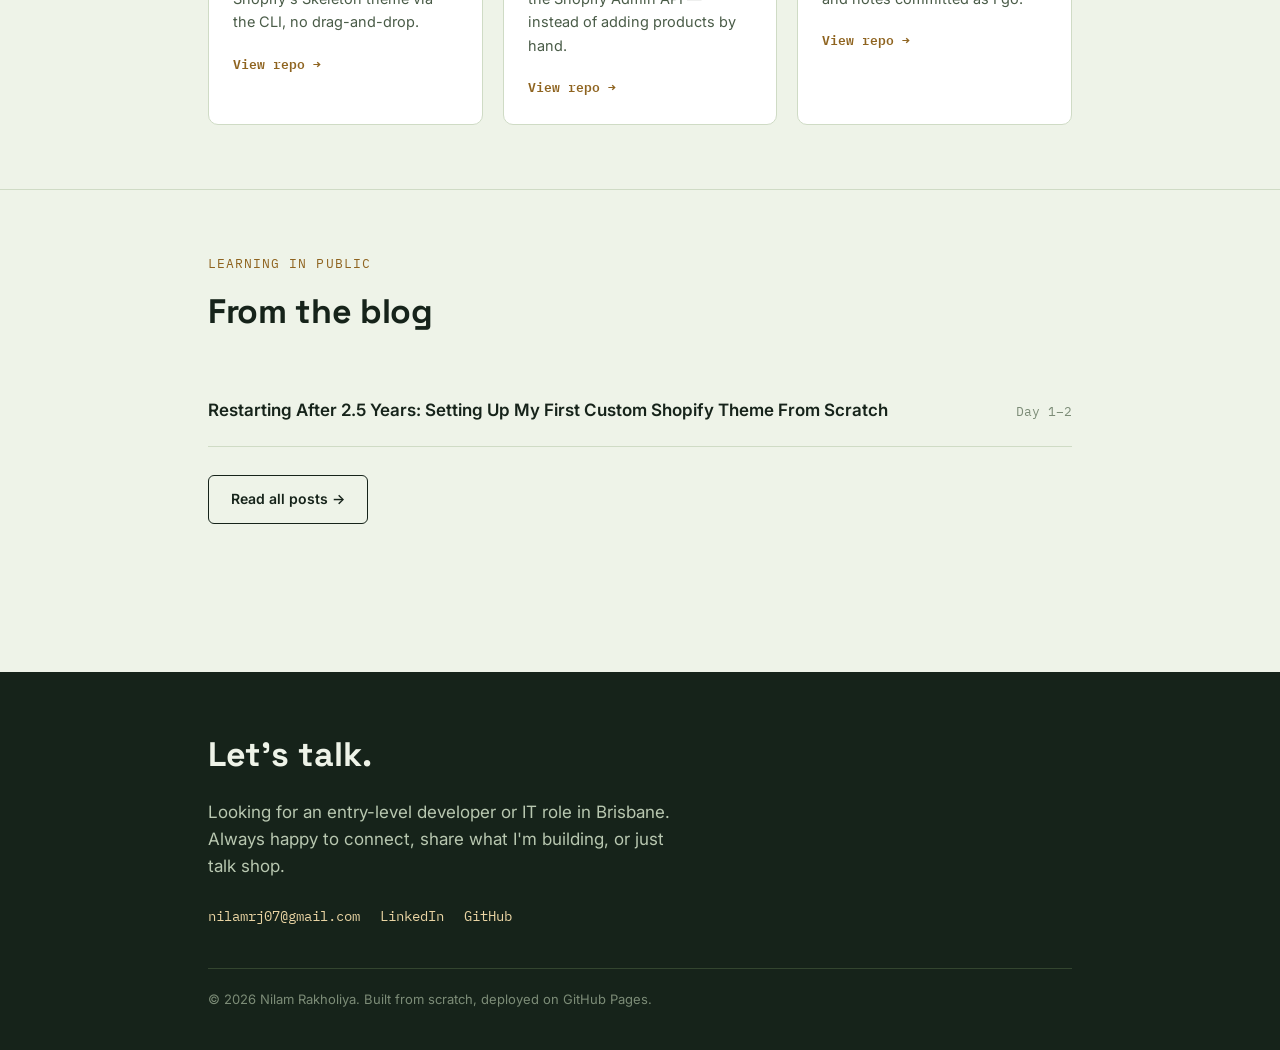
==== commit 5069f098: "removed togglemenu" ====
--- a/index.html
+++ b/index.html
@@ -25,8 +25,6 @@
     <button class="nav-toggle" aria-label="Toggle menu">☰</button>
   </div>
 </nav>
-
-<p>&#9776;</p>> 
 
 <header class="hero" id="top">
   <div class="wrap">
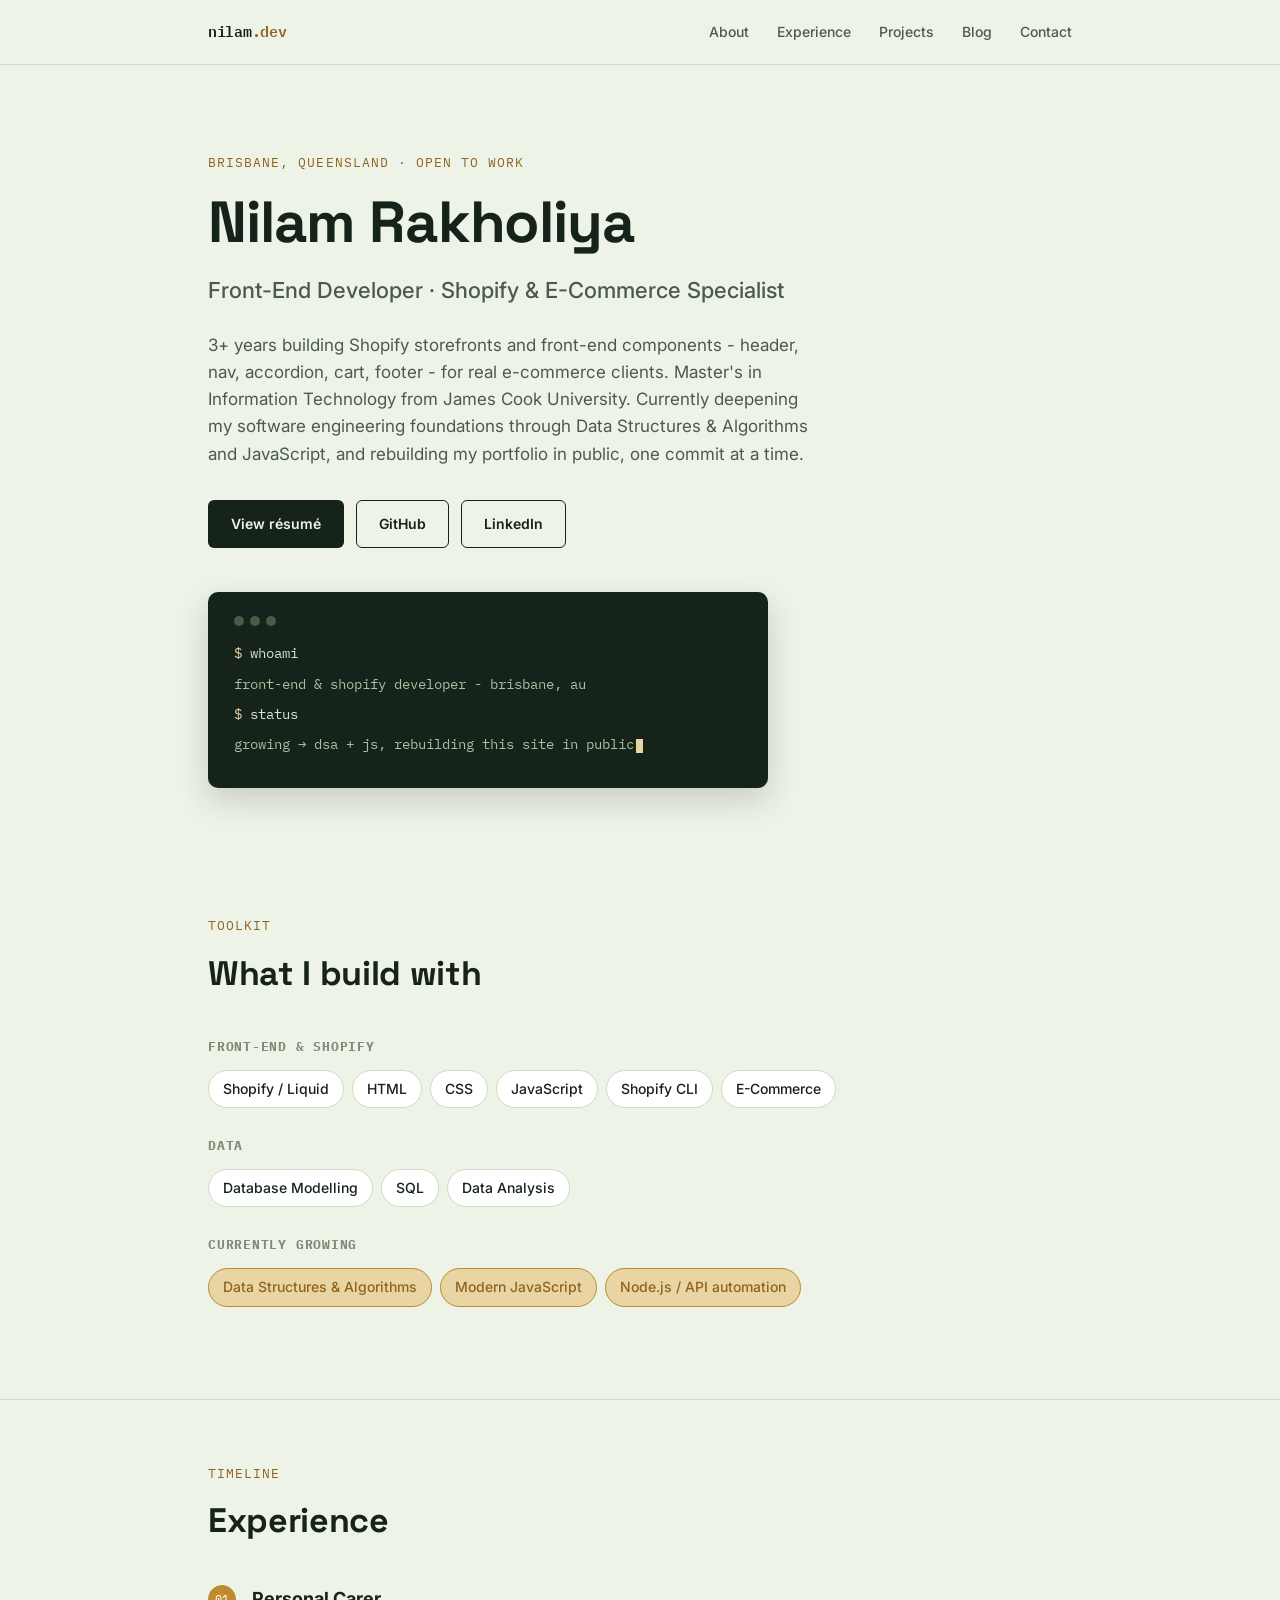
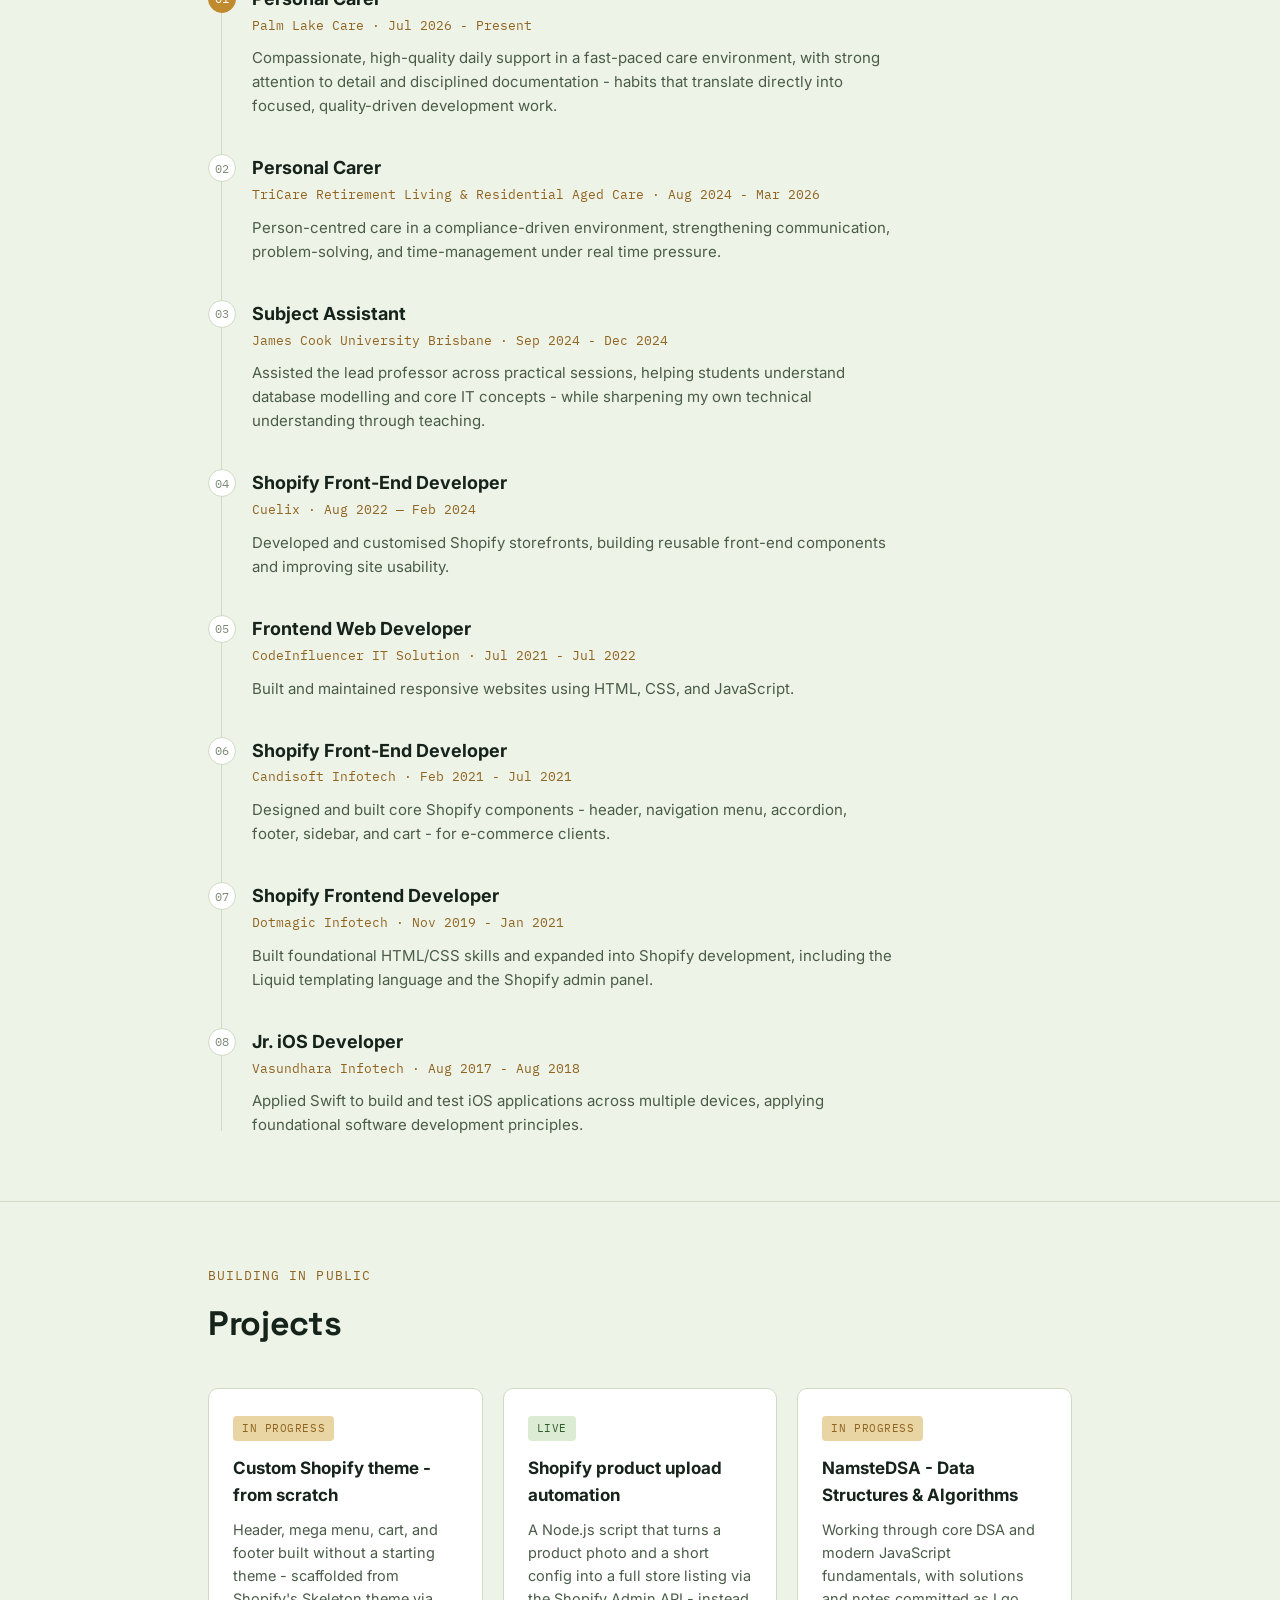
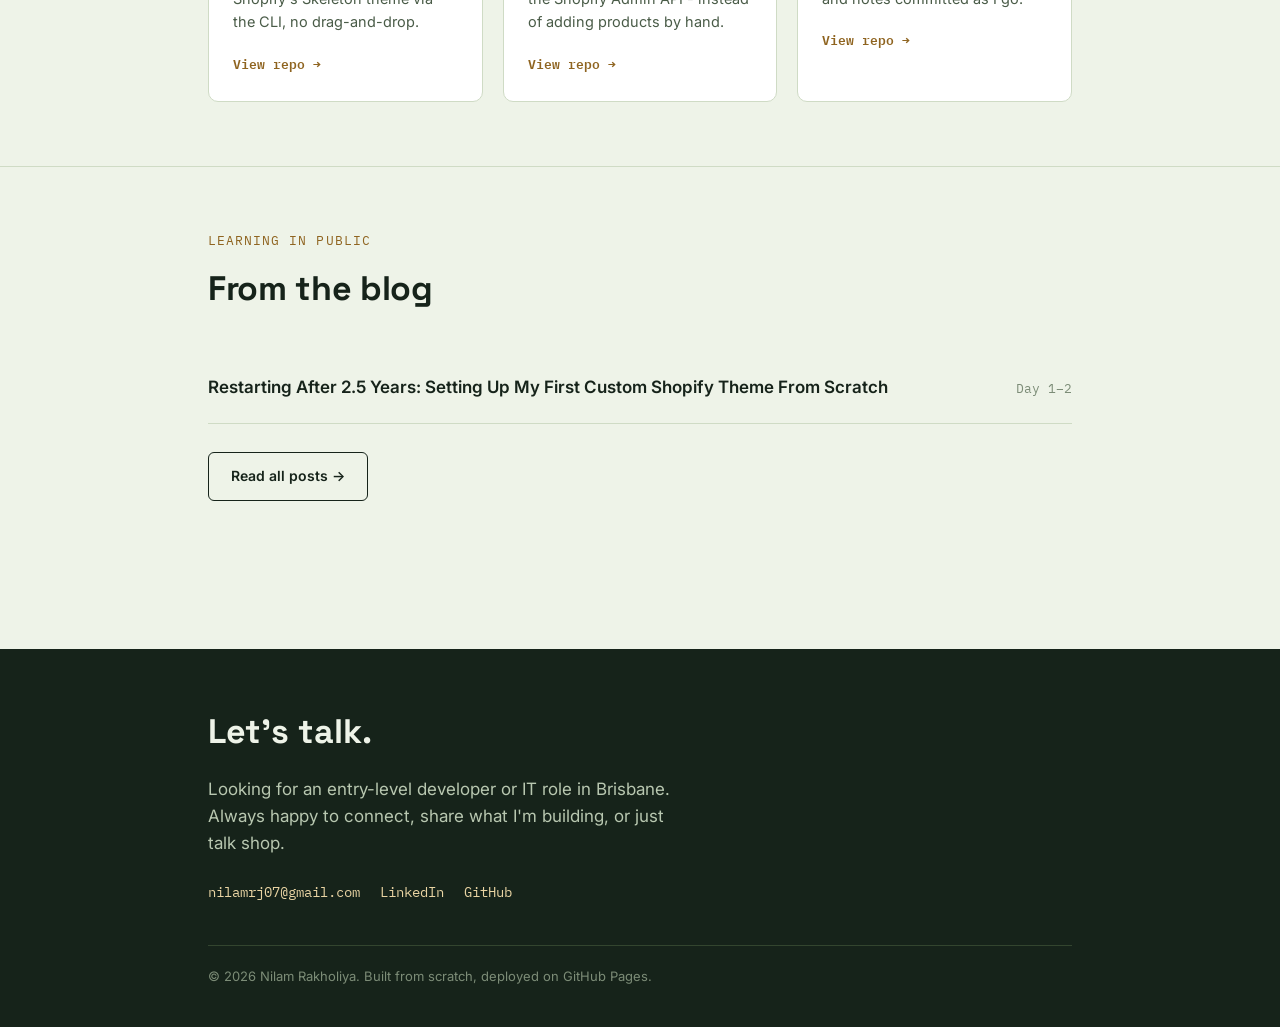
==== commit 9969a831: "improving portfolio website" ====
--- a/index.html
+++ b/index.html
@@ -3,7 +3,7 @@
 <head>
 <meta charset="UTF-8">
 <meta name="viewport" content="width=device-width, initial-scale=1.0">
-<title>Nilam Rakholiya — Front-End &amp; Shopify Developer</title>
+<title>Nilam Rakholiya - Front-End &amp; Shopify Developer</title>
 <meta name="description" content="Front-end &amp; Shopify developer in Brisbane, building e-commerce experiences and learning in public.">
 <link rel="preconnect" href="https://fonts.googleapis.com">
 <link rel="preconnect" href="https://fonts.gstatic.com" crossorigin>
@@ -11,7 +11,7 @@
 <link rel="stylesheet" href="styles.css">
 </head>
 <body>
-
+<header> 
 <nav class="site-nav">
   <div class="wrap">
     <a href="#top" class="nav-brand">nilam<span>.dev</span></a>
@@ -25,8 +25,12 @@
     <button class="nav-toggle" aria-label="Toggle menu">☰</button>
   </div>
 </nav>
-
-<header class="hero" id="top">
+</header>
+<main>
+
+
+
+<section class="hero" id="top">
   <div class="wrap">
     <p class="eyebrow">Brisbane, Queensland · Open to work</p>
     <h1>Nilam Rakholiya</h1>
@@ -53,7 +57,7 @@
       <p class="line out">growing → dsa + js, rebuilding this site in public<span class="cursor"></span></p>
     </div>
   </div>
-</header>
+</section>
 
 <section id="about">
   <div class="wrap">
@@ -107,22 +111,22 @@
       <div class="timeline-item current">
         <div class="num">01</div>
         <h3>Personal Carer</h3>
-        <p class="meta">Palm Lake Care · Jul 2026 — Present</p>
-        <p>Compassionate, high-quality daily support in a fast-paced care environment, with strong attention to detail and disciplined documentation — habits that translate directly into focused, quality-driven development work.</p>
+        <p class="meta">Palm Lake Care · Jul 2026 - Present</p>
+        <p>Compassionate, high-quality daily support in a fast-paced care environment, with strong attention to detail and disciplined documentation - habits that translate directly into focused, quality-driven development work.</p>
       </div>
 
       <div class="timeline-item">
         <div class="num">02</div>
         <h3>Personal Carer</h3>
-        <p class="meta">TriCare Retirement Living &amp; Residential Aged Care · Aug 2024 — Mar 2026</p>
+        <p class="meta">TriCare Retirement Living &amp; Residential Aged Care · Aug 2024 - Mar 2026</p>
         <p>Person-centred care in a compliance-driven environment, strengthening communication, problem-solving, and time-management under real time pressure.</p>
       </div>
 
       <div class="timeline-item">
         <div class="num">03</div>
         <h3>Subject Assistant</h3>
-        <p class="meta">James Cook University Brisbane · Sep 2024 — Dec 2024</p>
-        <p>Assisted the lead professor across practical sessions, helping students understand database modelling and core IT concepts — while sharpening my own technical understanding through teaching.</p>
+        <p class="meta">James Cook University Brisbane · Sep 2024 - Dec 2024</p>
+        <p>Assisted the lead professor across practical sessions, helping students understand database modelling and core IT concepts - while sharpening my own technical understanding through teaching.</p>
       </div>
 
       <div class="timeline-item">
@@ -135,28 +139,28 @@
       <div class="timeline-item">
         <div class="num">05</div>
         <h3>Frontend Web Developer</h3>
-        <p class="meta">CodeInfluencer IT Solution · Jul 2021 — Jul 2022</p>
+        <p class="meta">CodeInfluencer IT Solution · Jul 2021 - Jul 2022</p>
         <p>Built and maintained responsive websites using HTML, CSS, and JavaScript.</p>
       </div>
 
       <div class="timeline-item">
         <div class="num">06</div>
         <h3>Shopify Front-End Developer</h3>
-        <p class="meta">Candisoft Infotech · Feb 2021 — Jul 2021</p>
-        <p>Designed and built core Shopify components — header, navigation menu, accordion, footer, sidebar, and cart — for e-commerce clients.</p>
+        <p class="meta">Candisoft Infotech · Feb 2021 - Jul 2021</p>
+        <p>Designed and built core Shopify components - header, navigation menu, accordion, footer, sidebar, and cart - for e-commerce clients.</p>
       </div>
 
       <div class="timeline-item">
         <div class="num">07</div>
         <h3>Shopify Frontend Developer</h3>
-        <p class="meta">Dotmagic Infotech · Nov 2019 — Jan 2021</p>
+        <p class="meta">Dotmagic Infotech · Nov 2019 - Jan 2021</p>
         <p>Built foundational HTML/CSS skills and expanded into Shopify development, including the Liquid templating language and the Shopify admin panel.</p>
       </div>
 
       <div class="timeline-item">
         <div class="num">08</div>
         <h3>Jr. iOS Developer</h3>
-        <p class="meta">Vasundhara Infotech · Aug 2017 — Aug 2018</p>
+        <p class="meta">Vasundhara Infotech · Aug 2017 - Aug 2018</p>
         <p>Applied Swift to build and test iOS applications across multiple devices, applying foundational software development principles.</p>
       </div>
     </div>
@@ -175,21 +179,21 @@
     <div class="card-grid">
       <div class="card">
         <span class="status progress">In progress</span>
-        <h3>Custom Shopify theme — from scratch</h3>
-        <p>Header, mega menu, cart, and footer built without a starting theme — scaffolded from Shopify's Skeleton theme via the CLI, no drag-and-drop.</p>
+        <h3>Custom Shopify theme - from scratch</h3>
+        <p>Header, mega menu, cart, and footer built without a starting theme - scaffolded from Shopify's Skeleton theme via the CLI, no drag-and-drop.</p>
         <a class="repo-link" href="https://github.com/YOUR-GITHUB-USERNAME/my-custom-theme" target="_blank" rel="noopener">View repo →</a>
       </div>
 
       <div class="card">
         <span class="status live">Live</span>
         <h3>Shopify product upload automation</h3>
-        <p>A Node.js script that turns a product photo and a short config into a full store listing via the Shopify Admin API — instead of adding products by hand.</p>
+        <p>A Node.js script that turns a product photo and a short config into a full store listing via the Shopify Admin API - instead of adding products by hand.</p>
         <a class="repo-link" href="https://github.com/YOUR-GITHUB-USERNAME/shopify-product-automation" target="_blank" rel="noopener">View repo →</a>
       </div>
 
       <div class="card">
         <span class="status progress">In progress</span>
-        <h3>NamsteDSA — Data Structures &amp; Algorithms</h3>
+        <h3>NamsteDSA - Data Structures &amp; Algorithms</h3>
         <p>Working through core DSA and modern JavaScript fundamentals, with solutions and notes committed as I go.</p>
         <a class="repo-link" href="https://github.com/YOUR-GITHUB-USERNAME/namsteDSA" target="_blank" rel="noopener">View repo →</a>
       </div>
@@ -218,6 +222,8 @@
     </div>
   </div>
 </section>
+
+</main>
 
 <footer id="contact">
   <div class="wrap">
@@ -232,6 +238,7 @@
   </div>
 </footer>
 
+
 <script src="script.js"></script>
 </body>
 </html>
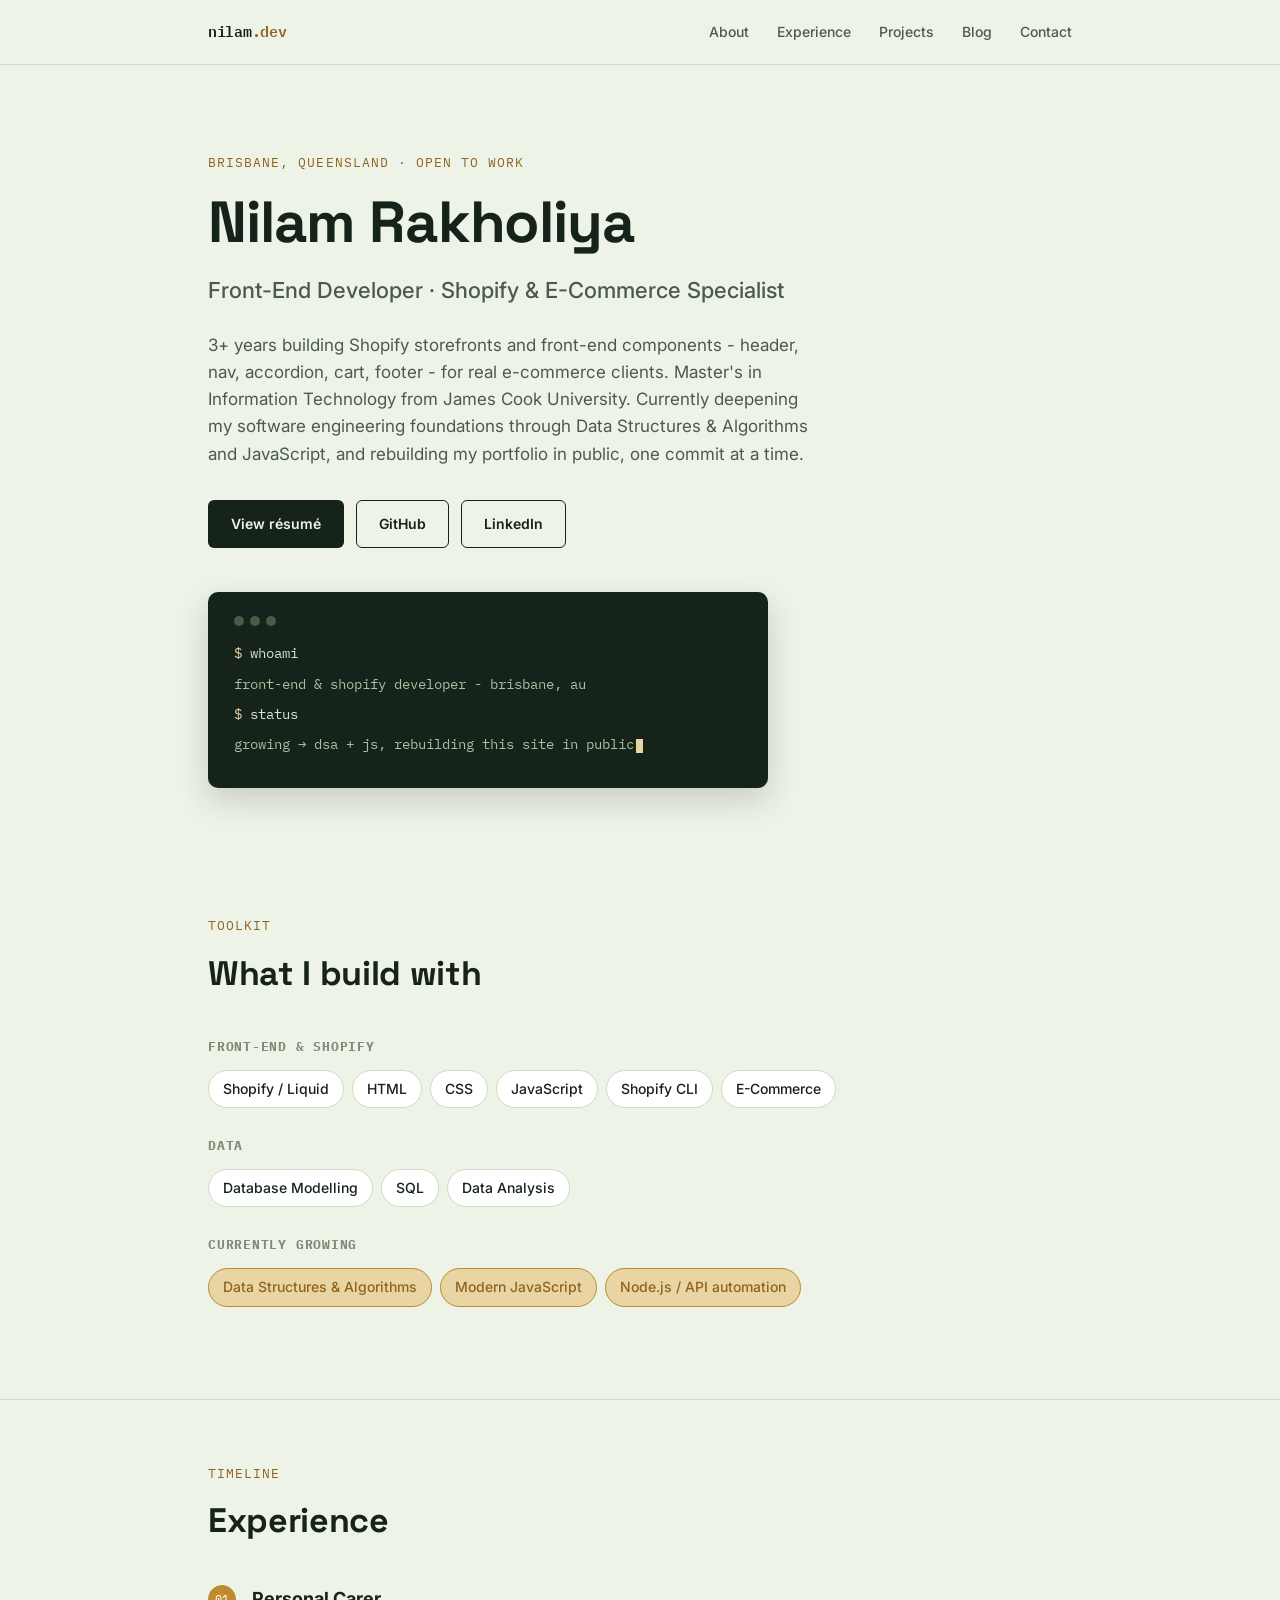
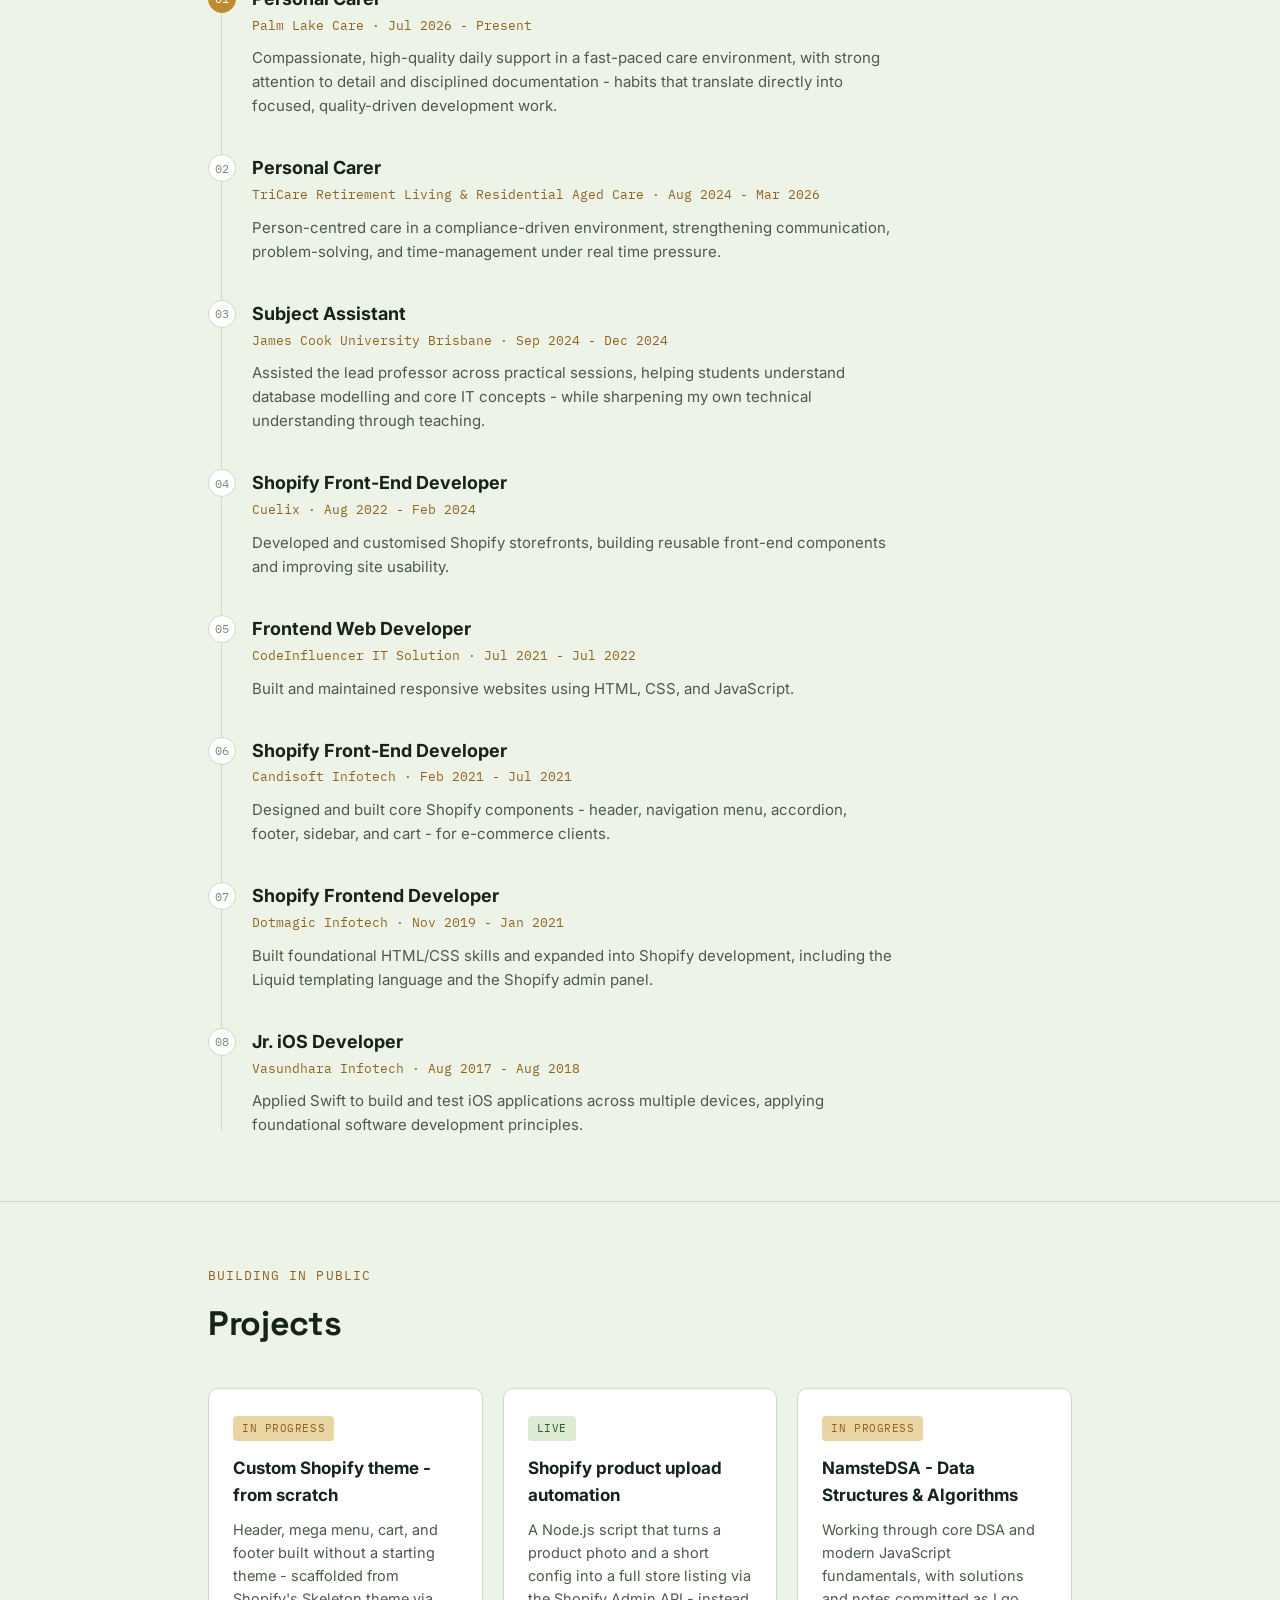
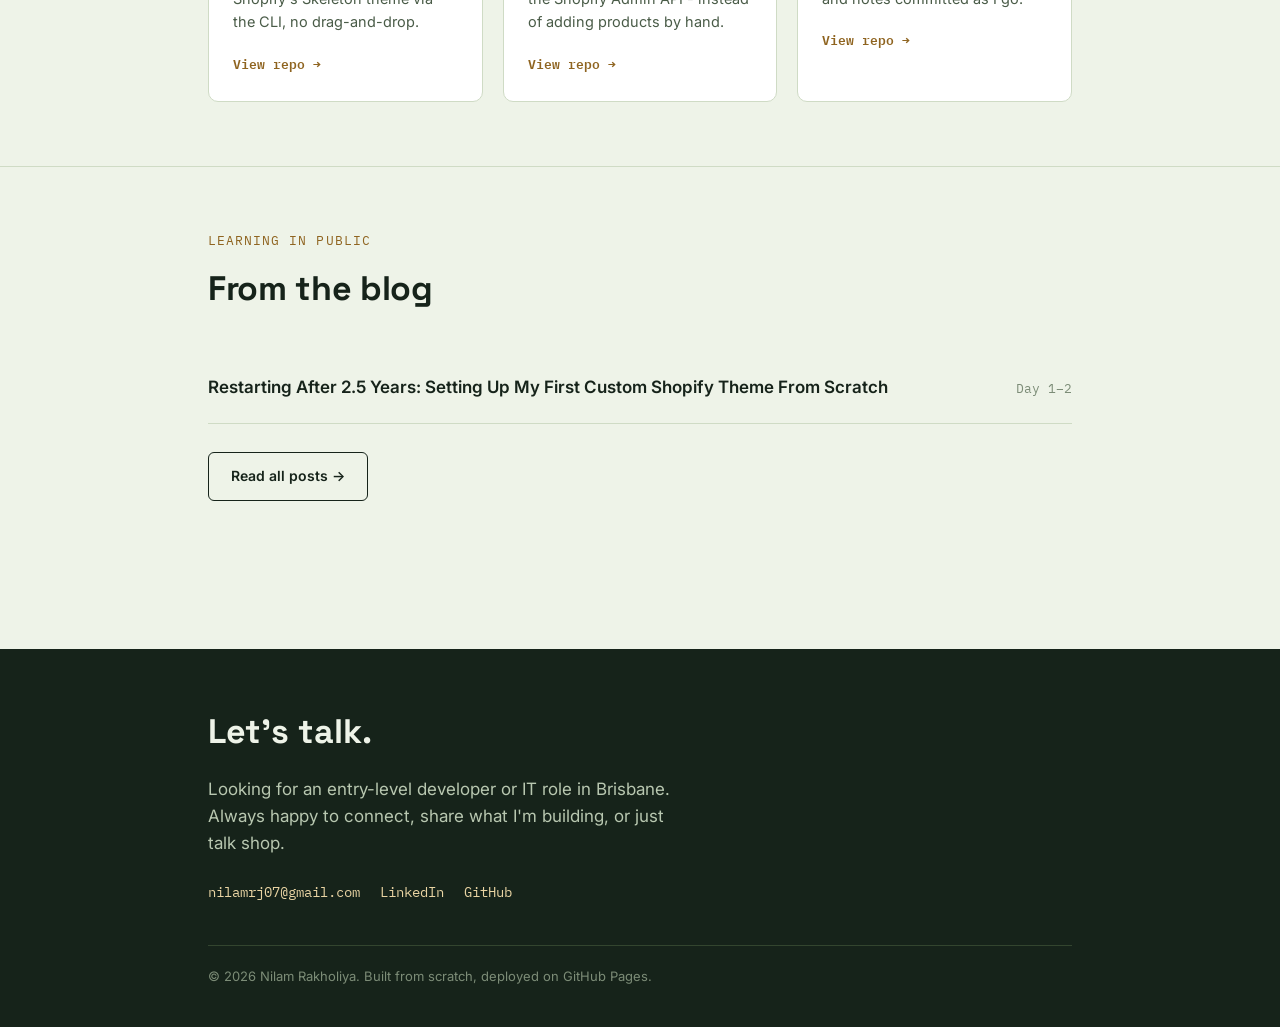
==== commit 1aca98b7: "changes" ====
--- a/index.html
+++ b/index.html
@@ -8,10 +8,11 @@
 <link rel="preconnect" href="https://fonts.googleapis.com">
 <link rel="preconnect" href="https://fonts.gstatic.com" crossorigin>
 <link href="https://fonts.googleapis.com/css2?family=Space+Grotesk:wght@500;700&family=IBM+Plex+Mono:wght@400;500;600&family=Inter:wght@400;500;600;700&display=swap" rel="stylesheet">
+<link rel="icon" type="image/x-icon" href="assets/images/favicon.png">
 <link rel="stylesheet" href="styles.css">
 </head>
 <body>
-<header> 
+<header>
 <nav class="site-nav">
   <div class="wrap">
     <a href="#top" class="nav-brand">nilam<span>.dev</span></a>
@@ -27,8 +28,6 @@
 </nav>
 </header>
 <main>
-
-
 
 <section class="hero" id="top">
   <div class="wrap">
@@ -132,7 +131,7 @@
       <div class="timeline-item">
         <div class="num">04</div>
         <h3>Shopify Front-End Developer</h3>
-        <p class="meta">Cuelix · Aug 2022 — Feb 2024</p>
+        <p class="meta">Cuelix · Aug 2022 - Feb 2024</p>
         <p>Developed and customised Shopify storefronts, building reusable front-end components and improving site usability.</p>
       </div>
 
@@ -181,21 +180,21 @@
         <span class="status progress">In progress</span>
         <h3>Custom Shopify theme - from scratch</h3>
         <p>Header, mega menu, cart, and footer built without a starting theme - scaffolded from Shopify's Skeleton theme via the CLI, no drag-and-drop.</p>
-        <a class="repo-link" href="https://github.com/YOUR-GITHUB-USERNAME/my-custom-theme" target="_blank" rel="noopener">View repo →</a>
+        <a class="repo-link" href="https://github.com/Nilamjr/my-custom-theme" target="_blank" rel="noopener">View repo →</a>
       </div>
 
       <div class="card">
         <span class="status live">Live</span>
         <h3>Shopify product upload automation</h3>
         <p>A Node.js script that turns a product photo and a short config into a full store listing via the Shopify Admin API - instead of adding products by hand.</p>
-        <a class="repo-link" href="https://github.com/YOUR-GITHUB-USERNAME/shopify-product-automation" target="_blank" rel="noopener">View repo →</a>
+        <a class="repo-link" href="https://github.com/Nilamjr/shopify-product-automation" target="_blank" rel="noopener">View repo →</a>
       </div>
 
       <div class="card">
         <span class="status progress">In progress</span>
         <h3>NamsteDSA - Data Structures &amp; Algorithms</h3>
         <p>Working through core DSA and modern JavaScript fundamentals, with solutions and notes committed as I go.</p>
-        <a class="repo-link" href="https://github.com/YOUR-GITHUB-USERNAME/namsteDSA" target="_blank" rel="noopener">View repo →</a>
+        <a class="repo-link" href="https://github.com/Nilamjr/namsteDSA" target="_blank" rel="noopener">View repo →</a>
       </div>
     </div>
   </div>
@@ -232,7 +231,7 @@
     <div class="footer-links">
       <a href="mailto:nilamrj07@gmail.com">nilamrj07@gmail.com</a>
       <a href="https://www.linkedin.com/in/nilamrakholiya" target="_blank" rel="noopener">LinkedIn</a>
-      <a href="https://github.com/YOUR-GITHUB-USERNAME" target="_blank" rel="noopener">GitHub</a>
+      <a href="https://github.com/Nilamjr" target="_blank" rel="noopener">GitHub</a>
     </div>
     <div class="footer-bottom">© 2026 Nilam Rakholiya. Built from scratch, deployed on GitHub Pages.</div>
   </div>
